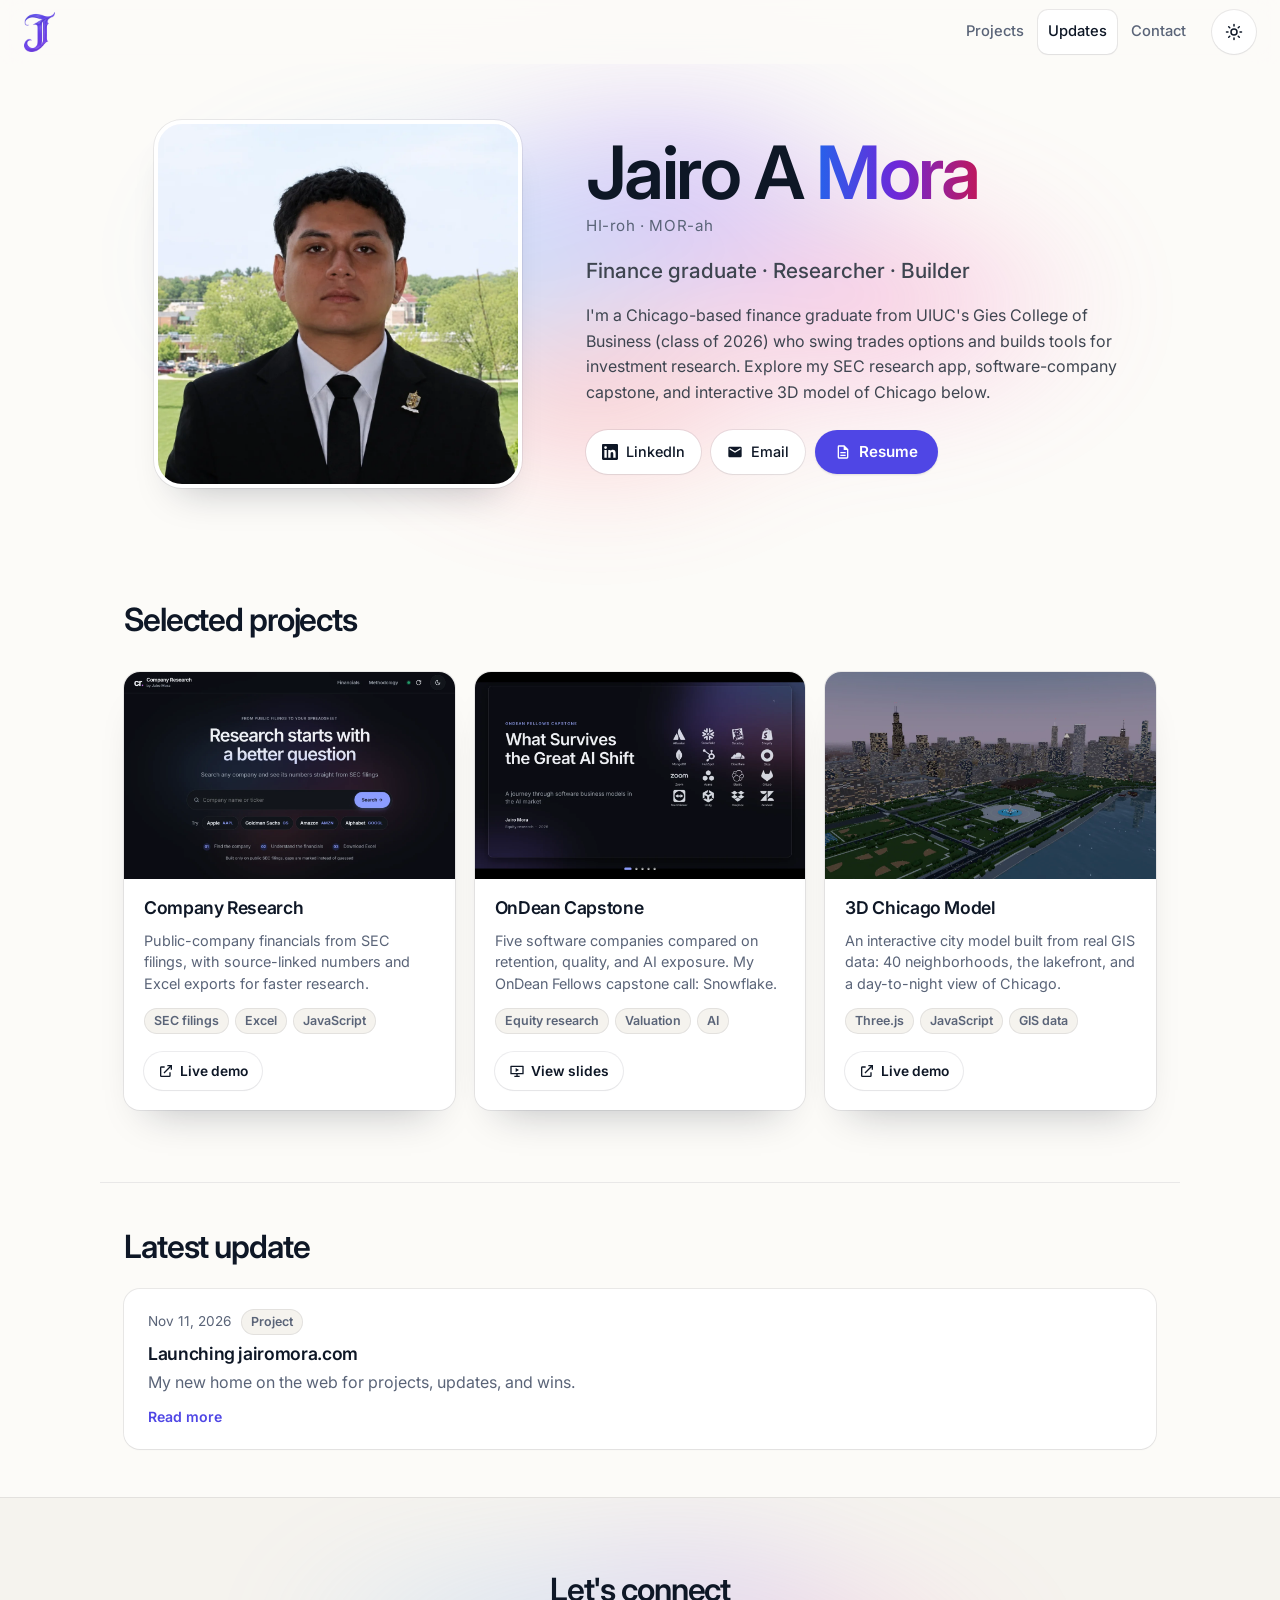
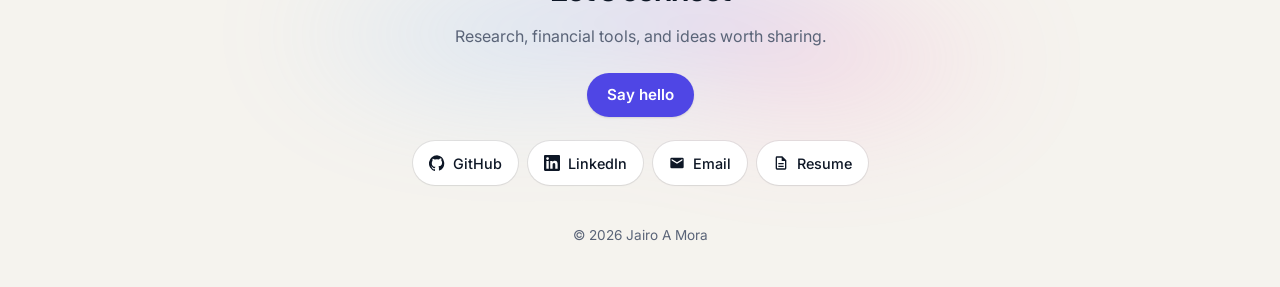
==== index.html @ fc93b8d3 "Use Codex's indigo-violet J logo, favicons and Apple icon (#149) Co-Authored-By: Claude Opus 5.5 <no" ====
<!doctype html>
<html lang="en">
<head>
  <meta charset="utf-8" />
  <meta name="viewport" content="width=device-width, initial-scale=1" />
  <title>Jairo Mora – Finance graduate, Researcher, Builder</title>
  <meta name="description" content="Jairo Mora – UIUC Gies finance graduate (2026) in Chicago. Options swing trader and builder of research tools, including a 3D model of Chicago." />
  <meta name="author" content="Jairo A Mora" />
  <link rel="canonical" href="https://jairomora.com/" />

  <!-- Link previews (iMessage, LinkedIn, X, Slack...) -->
  <meta property="og:type" content="profile" />
  <meta property="og:site_name" content="Jairo Mora" />
  <meta property="og:url" content="https://jairomora.com/" />
  <meta property="og:title" content="Jairo Mora – Finance graduate, Researcher, Builder" />
  <meta property="og:description" content="UIUC Gies finance graduate (2026) in Chicago. Options swing trader and builder of research tools, including a 3D model of Chicago." />
  <meta property="og:image" content="https://jairomora.com/images/og-image.jpg?v=202611170839" />
  <meta property="og:image:width" content="1200" />
  <meta property="og:image:height" content="630" />
  <meta property="og:image:alt" content="Jairo A Mora – Finance graduate · Researcher · Builder – jairomora.com" />
  <meta property="profile:first_name" content="Jairo" />
  <meta property="profile:last_name" content="Mora" />
  <meta name="twitter:card" content="summary_large_image" />

  <!-- Tells Google who this page is about (keep in sync with js/data.js profile) -->
  <script type="application/ld+json">
  {
    "@context": "https://schema.org",
    "@graph": [
      {
        "@type": "Person",
        "@id": "https://jairomora.com/#person",
        "name": "Jairo Mora",
        "alternateName": "Jairo A Mora",
        "givenName": "Jairo",
        "familyName": "Mora",
        "url": "https://jairomora.com/",
        "image": "https://jairomora.com/images/headshot.webp",
        "jobTitle": "Finance graduate, Researcher, Builder",
        "description": "Finance graduate from the University of Illinois Urbana-Champaign (Gies College of Business), options swing trader and builder of research tools.",
        "alumniOf": { "@type": "CollegeOrUniversity", "name": "University of Illinois Urbana-Champaign" },
        "address": { "@type": "PostalAddress", "addressLocality": "Chicago", "addressRegion": "IL" },
        "sameAs": [
          "https://www.linkedin.com/in/jairo-mor",
          "https://github.com/Srtjairo"
        ]
      },
      {
        "@type": "ProfilePage",
        "@id": "https://jairomora.com/#page",
        "url": "https://jairomora.com/",
        "name": "Jairo Mora – Finance graduate, Researcher, Builder",
        "mainEntity": { "@id": "https://jairomora.com/#person" }
      },
      {
        "@type": "WebSite",
        "url": "https://jairomora.com/",
        "name": "Jairo Mora"
      }
    ]
  }
  </script>

  <!-- Google search uses a square icon that is a multiple of 48px, so the bigger sizes are listed first -->
  <link rel="icon" href="images/favicon-indigo-192.png?v=202611170839" sizes="192x192" type="image/png" />
  <link rel="icon" href="images/favicon-indigo-96.png?v=202611170839" sizes="96x96" type="image/png" />
  <link rel="icon" href="images/favicon-indigo-48.png?v=202611170839" sizes="48x48" type="image/png" />
  <link rel="icon" href="images/favicon-indigo-32.png?v=202611170839" sizes="32x32" type="image/png" />
  <link rel="icon" href="images/favicon-indigo-16.png?v=202611170839" sizes="16x16" type="image/png" />
  <link rel="apple-touch-icon" href="images/apple-touch-icon-indigo.png?v=202611170839" />

  <!-- Set theme before paint to avoid a flash -->
  <script>
    (function () {
      var t = null;
      try { t = localStorage.getItem("theme"); } catch (e) {}
      if (!t) t = window.matchMedia("(prefers-color-scheme: dark)").matches ? "dark" : "light";
      document.documentElement.setAttribute("data-theme", t);
      document.documentElement.classList.add("js"); // reveal animations only hide content when JS runs
    })();
  </script>

  <link rel="preconnect" href="https://fonts.googleapis.com" />
  <link rel="preconnect" href="https://fonts.gstatic.com" crossorigin />
  <link href="https://fonts.googleapis.com/css2?family=Inter:wght@400;500;600&display=swap" rel="stylesheet" />
  <link rel="stylesheet" href="css/style.css?v=202611170839" />
</head>
<body id="top"><!-- the logo links here: the very top of the page (the sticky menu bar can't be the target, it moves with you) -->
  <a class="skip-link" href="#main">Skip to content</a>

  <header class="nav">
    <div class="container nav__inner">
      <a href="#top" class="nav__brand"><img src="images/logo-j-indigo.png?v=202611170839" alt="Jairo A Mora" width="31" height="40" /></a>
      <nav aria-label="Main">
        <ul class="nav__links">
          <li><a href="#now">Working on</a></li>
          <li><a href="#projects">Projects</a></li>
          <li><a href="#timeline">Updates</a></li>
          <li><a href="#contact">Contact</a></li>
        </ul>
      </nav>
      <button class="theme-toggle" id="themeToggle" aria-label="Dark mode">
        <svg class="icon-sun" viewBox="0 0 24 24" aria-hidden="true"><circle cx="12" cy="12" r="4"/><path d="M12 2v2M12 20v2M4.93 4.93l1.41 1.41M17.66 17.66l1.41 1.41M2 12h2M20 12h2M4.93 19.07l1.41-1.41M17.66 6.34l1.41-1.41"/></svg>
        <svg class="icon-moon" viewBox="0 0 24 24" aria-hidden="true"><path d="M21 12.79A9 9 0 1 1 11.21 3 7 7 0 0 0 21 12.79z"/></svg>
      </button>
    </div>
    <div class="scroll-progress" aria-hidden="true"></div>
  </header>

  <main id="main">
    <!-- HERO -->
    <section class="hero container">
      <div class="glow" aria-hidden="true"></div>
      <!-- Name, tagline and bio are also written here so search engines see them without running JS; js/data.js still controls what shows -->
      <img class="hero__photo" id="headshot" fetchpriority="high" src="images/headshot.webp?v=202611170839" alt="Headshot of Jairo A Mora" width="368" height="368" />
      <div class="hero__text">
        <h1 class="hero__name">Jairo A <span class="gradient-word">Mora</span></h1>
        <p class="hero__say" id="pronounce"><span class="sr-only">Pronounced HI-roh MOR-ah</span><span aria-hidden="true">HI-roh · MOR-ah</span></p>
        <p class="hero__tagline" id="tagline">Finance graduate · Researcher · Builder</p>
        <p class="hero__bio" id="bio">I'm a Chicago-based finance graduate from UIUC's Gies College of Business (class of 2026) who swing trades options and builds tools for investment research. Explore my SEC research app, software-company capstone, and interactive 3D model of Chicago below.</p>
        <div class="socials" id="heroSocials"></div>
      </div>
    </section>

    <!-- NOW -->
    <section class="section container reveal" id="now">
      <div class="section__head">
        <h2>Currently working on</h2>
      </div>
      <div class="now-grid" id="nowGrid"></div>
    </section>

    <!-- PROJECTS -->
    <section class="section container reveal" id="projects">
      <div class="section__head">
        <h2>Selected projects</h2>
      </div>
      <ul class="project-list" id="projectList"></ul>
    </section>

    <!-- TIMELINE (updates / blog) -->
    <section class="section container reveal" id="timeline">
      <div class="section__head">
        <h2 id="updatesHeading">Latest update</h2>
      </div>
      <div class="filters" id="postFilters" role="toolbar" aria-label="Filter updates"></div>
      <ol class="timeline" id="postList"></ol>
      <button class="btn btn--ghost" id="showMore" hidden>Show more</button>
    </section>
  </main>

  <!-- CONTACT -->
  <footer class="footer" id="contact">
    <div class="container footer__inner reveal">
      <h2>Let's connect</h2>
      <p class="footer__intro">Research, financial tools, and ideas worth sharing.</p>
      <!-- email_off tells Cloudflare not to scramble this address, so Say hello works even without JavaScript -->
      <!--email_off--><a class="btn btn--primary" id="emailBtn" href="mailto:inbox@jairomora.com">Say hello</a><!--/email_off-->
      <div class="socials socials--center" id="footerSocials"></div>
      <p class="footer__copy">© <span id="year"></span> <span data-name>Jairo A Mora</span></p>
    </div>
  </footer>

  <script src="js/data.js?v=202611170839"></script>
  <script src="js/main.js?v=202611170839"></script>
</body>
</html>
---- css/style.css ----
/* ============ Design tokens: direction A "Warm glow" ============ */
:root {
  /* surfaces */
  --bg: #fcfbf8;            /* warm off-white */
  --bg-soft: #f5f3ee;
  --surface: #ffffff;
  /* text: navy-black + slate */
  --text: #0e1726;
  --text-muted: #5a6478;    /* 5.75:1 on --bg (AA) */
  --text-on-glow: color-mix(in srgb, var(--text) 80%, var(--bg)); /* muted text that sits on the hero glow */
  /* lines & accent */
  --border: rgba(14, 23, 38, .08);   /* hairline */
  --border-strong: rgba(14, 23, 38, .14);
  --accent: #4f46e5;        /* indigo */
  --accent-soft: #eef0ff;
  --on-accent: #ffffff;     /* text on accent fills: 6.3:1 */
  /* the glow (hero, footer, gradient words) */
  --glow-1: #6aa8ff;        /* sky */
  --glow-2: #8b5cf6;        /* violet */
  --glow-3: #f472b6;        /* pink */
  --glow-4: #fb7185;        /* coral */
  /* gradient words: deeper stops in light mode so large text keeps >= 3:1 on --bg */
  --gradient-text: linear-gradient(90deg, #2563eb, #6d28d9 50%, #be185d); /* >= 3:1 even over the glow */
  --glow-opacity: .4125;
  /* shapes */
  --radius: 16px;
  --radius-lg: 28px;
  --radius-sm: 10px;
  --shadow: 0 0 0 1px var(--border), 0 1px 2px rgba(14, 23, 38, .04);
  --shadow-float: 0 0 0 1px var(--border), 0 24px 40px -24px rgba(14, 23, 38, .28);
  --shadow-ring-strong: 0 0 0 1px var(--border-strong);
  /* type */
  --weight-heading: 600;
  --tracking-tight: -0.035em;
  /* motion */
  --ease-out: cubic-bezier(.22, 1, .36, 1);
  --dur-fast: 150ms;        /* hovers */
  --dur: 250ms;             /* buttons, cards */
  --dur-reveal: 700ms;      /* scroll fade-ups (glow fade-in: 1000ms) */
  --max: 1080px;
  --nav-h: 64px;
  color-scheme: light;
}

:root[data-theme="dark"] {
  --bg: #0b0d12;
  --bg-soft: #10131a;
  --surface: #12151c;
  --text: #eef0f3;
  --text-muted: #9aa3b0;
  --border: rgba(255, 255, 255, .08);
  --border-strong: rgba(255, 255, 255, .14);
  --accent: #8b9dff;
  --accent-soft: #1c2140;
  --on-accent: #0b0d12;     /* dark text on light indigo: 7.7:1 (white was 2.5:1) */
  --shadow: 0 0 0 1px var(--border);
  --shadow-float: 0 0 0 1px var(--border), 0 24px 40px -24px rgba(0, 0, 0, .6);
  --shadow-ring-strong: 0 0 0 1px var(--border-strong);
  /* glow colours stay; rendered at lower opacity in dark mode */
  --gradient-text: linear-gradient(90deg, var(--glow-1), var(--glow-2) 45%, var(--glow-3));
  --glow-opacity: .24;
  color-scheme: dark;
}

/* ============ Base ============ */
*, *::before, *::after { box-sizing: border-box; }
html { scroll-behavior: smooth; scroll-padding-top: calc(var(--nav-h) + 16px); }
body {
  margin: 0;
  font-family: "Inter", system-ui, -apple-system, "Segoe UI", Roboto, sans-serif;
  background: var(--bg);
  color: var(--text);
  line-height: 1.6;
  -webkit-font-smoothing: antialiased;
  transition: background .25s ease, color .25s ease;
}
main { overflow-x: clip; } /* the hero glow reaches past the screen edge; never allow sideways scroll */
img { max-width: 100%; display: block; }
[hidden] { display: none !important; } /* our display rules (.btn, .filters...) would otherwise beat the browser's [hidden] */
a { color: var(--accent); text-decoration: none; }
a:hover { text-decoration: underline; }
h1, h2, h3 { line-height: 1.2; margin: 0; font-weight: var(--weight-heading); letter-spacing: var(--tracking-tight); }
h2 { font-size: clamp(1.6rem, 3vw, 2rem); line-height: 1.25; text-wrap: balance; }
h3 { font-size: 1.1rem; letter-spacing: -0.02em; }
/* Two-tone heading: statement + muted continuation */
.h-muted { color: var(--text-muted); }
:focus-visible { outline: 2px solid var(--accent); outline-offset: 3px; }

.container { width: 100%; max-width: var(--max); margin: 0 auto; padding: 0 16px; }
@media (min-width: 640px) { .container { padding: 0 24px; } }

.skip-link { position: absolute; left: -999px; top: 8px; background: var(--accent); color: var(--on-accent); padding: 8px 12px; border-radius: var(--radius-sm); z-index: 100; }
.skip-link:focus { left: 8px; }

/* ============ Nav ============ */
.nav {
  position: sticky; top: 0; z-index: 50;
  height: var(--nav-h);
  background: color-mix(in srgb, var(--bg) 82%, transparent);
  backdrop-filter: saturate(180%) blur(12px);
  -webkit-backdrop-filter: saturate(180%) blur(12px);
  border-bottom: 1px solid transparent;
  transition: border-color .2s ease;
}
.nav.is-scrolled { border-bottom-color: var(--border); }
.nav__inner { display: flex; align-items: center; height: 100%; gap: 16px; }
.nav__inner.container { max-width: none; } /* full-width bar: logo sits in the top-left corner, menu and theme button on the right */
.nav__brand { font-weight: 600; color: var(--text); letter-spacing: -0.02em; margin-right: auto; white-space: nowrap; display: inline-flex; align-items: center; min-height: 44px; }
.nav__brand:hover { text-decoration: none; }
/* Gold J logo (same art as the tab icon); 120px-tall file shown at 40px so it stays sharp */
.nav__brand img { display: block; height: 40px; width: auto; transition: transform var(--dur) var(--ease-out); }
.nav__brand:hover img { transform: scale(1.06); }
.nav__links { display: flex; gap: 4px; list-style: none; margin: 0; padding: 0; }
.nav__links a { display: inline-flex; align-items: center; min-height: 44px; color: var(--text-muted); font-size: .92rem; font-weight: 500; padding: 6px 10px; border-radius: var(--radius-sm); transition: color var(--dur-fast) var(--ease-out), background var(--dur-fast) var(--ease-out); }
.nav__links a:hover { color: var(--text); background: color-mix(in srgb, var(--text) 7%, transparent); text-decoration: none; }
.nav__links a.is-active { color: var(--text); background: var(--surface); box-shadow: var(--shadow); }
@media (max-width: 560px) {
  .nav__links { gap: 0; }
  .nav__links a { padding: 6px 7px; font-size: .85rem; white-space: nowrap; }
  .nav__brand img { height: 32px; }
}
/* Small phones with all four menu links showing: no room for the logo too */
@media (max-width: 389px) {
  .nav__inner:not(:has(.nav__links li[hidden])) .nav__brand { display: none; }
  .nav__inner:not(:has(.nav__links li[hidden])) nav { margin-right: auto; }
}
@media (max-width: 374px) {
  .nav__brand { display: none; } /* too narrow for logo + links */
  .nav__inner nav { margin-right: auto; }
  .nav__inner { gap: 4px; }
  .nav__links a { padding: 6px 2px; font-size: .8rem; }
}

.theme-toggle, .icon-btn {
  display: inline-grid; place-items: center;
  width: 44px; height: 44px; flex: none;
  border-radius: 999px; border: 0; box-shadow: var(--shadow);
  background: var(--surface); color: var(--text); cursor: pointer;
  transition: background var(--dur) var(--ease-out), transform var(--dur) var(--ease-out), box-shadow var(--dur) var(--ease-out);
}
.theme-toggle:hover, .icon-btn:hover:not(:disabled) { background: var(--bg-soft); box-shadow: var(--shadow-ring-strong); transform: translateY(-1px); }
.theme-toggle:active, .icon-btn:active:not(:disabled) { transform: translateY(0) scale(.96); transition-duration: var(--dur-fast); }
.icon-btn:disabled { opacity: .4; cursor: default; }
.theme-toggle svg, .icon-btn svg { width: 18px; height: 18px; fill: none; stroke: currentColor; stroke-width: 2; stroke-linecap: round; stroke-linejoin: round; }
.icon-moon { display: none; }
:root[data-theme="dark"] .icon-sun { display: none; }
:root[data-theme="dark"] .icon-moon { display: block; }

/* ============ Hero ============ */
/* Centered hero: photo, then name / tagline / bio / links, with the glow behind */
.hero {
  position: relative; isolation: isolate;
  display: flex; flex-direction: column; align-items: center; justify-content: center;
  gap: 28px; text-align: center;
  padding-top: 56px; padding-bottom: 56px; /* no min-height: the next section starts right after the hero content */
}
.hero__photo {
  width: 184px; height: 184px; flex: none;
  border-radius: var(--radius-lg); object-fit: cover;
  border: 4px solid var(--surface);
  box-shadow: var(--shadow-float);
  background: var(--bg-soft);
}
.hero__name { font-size: clamp(2.6rem, 8vw, 4.6rem); line-height: 1.05; }
/* Pronunciation under the name: a quiet caption, not a second tagline */
/* Tucked up under the name (the h1's line box already leaves room below the letters) so it groups with the name,
   with the larger gap before the tagline */
.hero__say { margin: 5px 0 0; font-size: 0.95rem; line-height: 1.3; letter-spacing: 0.04em; color: var(--text-muted); }
.hero__say[hidden] { display: none; }
.hero__say + .hero__tagline { margin-top: 18px; }
.hero__tagline { margin: 14px 0 0; font-size: clamp(1.05rem, 2.2vw, 1.3rem); color: var(--text-on-glow); font-weight: 500; }
.hero__bio { margin: 16px auto 0; max-width: 54ch; color: var(--text-on-glow); text-wrap: pretty; }
.hero .socials { justify-content: center; }
/* Computer/tablet: photo on the left (about 2x the old 184px), text beside it, left-aligned */
@media (min-width: 721px) {
  .hero { flex-direction: row; text-align: left; gap: clamp(32px, 5vw, 64px); }
  .hero__photo { width: clamp(260px, 34vw, 368px); height: clamp(260px, 34vw, 368px); }
  .hero__text { min-width: 0; }
  .hero__bio { margin-left: 0; }
  .hero .socials { justify-content: flex-start; }
}
@media (max-width: 720px) {
  .hero { gap: 22px; padding-top: 40px; padding-bottom: 40px; }
  .hero__photo { width: 200px; height: 200px; }
}

/* 404 page: no photo, so keep the text centred at every width */
.hero.hero--center { flex-direction: column; text-align: center; min-height: 100vh; min-height: 100svh; padding-top: 0; padding-bottom: 0; }
.hero--center .hero__bio { margin-left: auto; margin-right: auto; }
.hero--center .btn { margin-top: 28px; animation-fill-mode: backwards; } /* "both" would pin transform and kill the hover lift */

/* Gradient word (one per heading at most) */
.gradient-word {
  background: var(--gradient-text);
  -webkit-background-clip: text; background-clip: text;
  color: transparent; -webkit-text-fill-color: transparent;
  padding-bottom: .06em; /* keep descenders inside the clip */
}

/* The glow: blurred radial gradients on their own layer */
.glow {
  position: absolute; z-index: -1; pointer-events: none;
  left: 50%; top: 4%; width: min(1100px, 130vw); height: 88%;
  translate: -50% 0;
  background:
    radial-gradient(38% 46% at 32% 42%, var(--glow-1), transparent 70%),
    radial-gradient(34% 44% at 52% 28%, var(--glow-2), transparent 70%),
    radial-gradient(34% 44% at 70% 52%, var(--glow-3), transparent 70%),
    radial-gradient(30% 40% at 46% 72%, var(--glow-4), transparent 70%);
  filter: blur(56px);
  opacity: 0;
  animation: glow-in 1000ms var(--ease-out) 600ms forwards, glow-drift 22s ease-in-out 1600ms infinite alternate;
}
@keyframes glow-in { to { opacity: var(--glow-opacity); } }
@keyframes glow-drift {
  0%   { transform: translate(0, 0) scale(1) rotate(0deg); }
  50%  { transform: translate(3%, -2%) scale(1.06) rotate(4deg); }
  100% { transform: translate(-3%, 2%) scale(.97) rotate(-3deg); }
}

/* Load sequence: photo, name, pronunciation, tagline, bio, links rise in turn; the glow follows
   (one delay per .hero__text child: add a line here if the hero gains another) */
@keyframes rise { from { opacity: 0; transform: translateY(14px); } to { opacity: 1; transform: none; } }
.hero__photo, .hero__text > * { animation: rise var(--dur-reveal) var(--ease-out) both; }
.hero__text > :nth-child(1) { animation-delay: 80ms; }
.hero__text > :nth-child(2) { animation-delay: 160ms; }
.hero__text > :nth-child(3) { animation-delay: 240ms; }
.hero__text > :nth-child(4) { animation-delay: 320ms; }
.hero__text > :nth-child(5) { animation-delay: 400ms; }

@media (prefers-reduced-motion: reduce) {
  .hero__photo, .hero__text > * { animation: none; }
  .glow { animation: none; opacity: var(--glow-opacity); }
}

.socials { display: flex; gap: 10px; margin-top: 24px; flex-wrap: wrap; }
.socials--center { justify-content: center; }
.social {
  display: inline-flex; align-items: center; gap: 8px;
  min-height: 44px; padding: 8px 16px; border-radius: 999px;
  border: 0; box-shadow: var(--shadow); background: var(--surface);
  color: var(--text); font-size: .9rem; font-weight: 500;
  transition: box-shadow var(--dur) var(--ease-out), transform var(--dur) var(--ease-out);
}
.social:hover { text-decoration: none; box-shadow: var(--shadow-ring-strong), 0 10px 20px -12px rgba(14, 23, 38, .25); transform: translateY(-1px); }
.social:active { transform: translateY(0) scale(.97); transition-duration: var(--dur-fast); }
.social svg { width: 16px; height: 16px; fill: currentColor; }
.socials .btn { min-height: 44px; } /* the hero resume button lines up with the pills */

/* ============ Sections ============ */
.section { padding-top: 72px; padding-bottom: 72px; }
.section + .section { border-top: 1px solid var(--border); }
.hero + .section { padding-top: 56px; } /* sits right under the hero: less empty space */
.hero + .section[hidden] + .section { padding-top: 56px; } /* same when "Currently working on" is hidden */
@media (max-width: 720px) { .hero + .section, .hero + .section[hidden] + .section { padding-top: 40px; } }
.hero + .section[hidden] + .section { border-top: 0; } /* "Currently working on" hidden: no divider straight under the hero */
.section__head { margin-bottom: 32px; }

/* Reveal on scroll */
/* Children of a .reveal block rise in turn (heading, then content). Only hidden when JS runs. */
.js .reveal > * {
  opacity: 0; transform: translateY(18px);
  transition: opacity var(--dur-reveal) var(--ease-out), transform var(--dur-reveal) var(--ease-out);
}
.js .reveal.is-visible > * { opacity: 1; transform: none; }
.js .reveal > :nth-child(2):not(.btn) { transition-delay: 90ms; }
.js .reveal > :nth-child(3):not(.btn) { transition-delay: 180ms; }
.js .reveal > :nth-child(n+4):not(.btn) { transition-delay: 270ms; }
/* Buttons directly in a reveal block ("Say hello", "Show more") rise with a one-shot animation instead,
   so the reveal's transform/transition never override their own hover lift and press. */
.js .reveal > .btn { transition: transform var(--dur) var(--ease-out), background var(--dur) var(--ease-out), box-shadow var(--dur) var(--ease-out); }
.js .reveal.is-visible > .btn { transform: none; animation: rise var(--dur-reveal) var(--ease-out) 180ms backwards; }
.js .reveal.is-visible > .btn:hover { transform: translateY(-1px); }
.js .reveal.is-visible > .btn:active { transform: translateY(0) scale(.97); transition-duration: var(--dur-fast); }
/* Now cards: one-shot animation (fill "backwards") so it never fights the hover transitions afterwards */
.js .reveal .now-grid > * { opacity: 0; }
.js .reveal.is-visible .now-grid > * { opacity: 1; animation: rise var(--dur-reveal) var(--ease-out) backwards; }
.js .reveal.is-visible .now-grid > :nth-child(1) { animation-delay: 120ms; }
.js .reveal.is-visible .now-grid > :nth-child(2) { animation-delay: 200ms; }
.js .reveal.is-visible .now-grid > :nth-child(n+3) { animation-delay: 280ms; }

/* Scroll progress: a hairline gradient under the nav that fills as you scroll */
.scroll-progress {
  position: absolute; left: 0; right: 0; bottom: -1px; height: 2px;
  background: var(--gradient-text);
  transform: scaleX(0); transform-origin: 0 50%;
  pointer-events: none;
}
@keyframes progress { to { transform: scaleX(1); } }
@supports (animation-timeline: scroll()) {
  .scroll-progress { animation: progress linear both; animation-timeline: scroll(root block); }
}
@media (prefers-reduced-motion: reduce) {
  html { scroll-behavior: auto; }
  .js .reveal > *, .js .reveal .now-grid > *,
  .js .reveal.is-visible .now-grid > *, .js .reveal.is-visible > .btn { opacity: 1; transform: none; transition: none; animation: none; }
  * { transition-duration: 0s !important; }
}

/* ============ Now cards ============ */
.now-grid { display: grid; gap: 16px; grid-template-columns: repeat(auto-fit, minmax(260px, 1fr)); } /* auto-fit: 1, 2 or 3 cards always fill the row, so a single card doesn't sit alone */
.card {
  position: relative; isolation: isolate;
  background: var(--surface); border: 0; /* the hairline comes from --shadow's 1px ring */
  border-radius: var(--radius); padding: 24px; box-shadow: var(--shadow);
  transition: transform var(--dur) var(--ease-out), opacity var(--dur) var(--ease-out), box-shadow var(--dur) var(--ease-out);
}
a.card { display: block; color: inherit; text-decoration: none; }

/* Hover (mouse/trackpad only): the card lifts, its siblings step back */
@media (hover: hover) {
  .now-card:hover, .post__card:hover, .project:hover { transform: translateY(-2px); box-shadow: var(--shadow-float); }
  .now-grid:has(> .card:hover) > .card:not(:hover),
  .project-list:has(.project:hover) .project:not(:hover),
  .timeline:has(.post__card:hover) .post__card:not(:hover) { opacity: .6; }
}
/* Keyboard: siblings step back and the whole focused card gets a ring */
.now-grid:has(> .card:focus-visible) > .card:not(:focus-visible),
.project-list:has(.project :focus-visible) .project:not(:has(:focus-visible)),
.timeline:has(.post__toggle:focus-visible) .post__card:not(:has(.post__toggle:focus-visible)) { opacity: .6; }
.post__card:has(.post__toggle:focus-visible),
.project:has(.project__main:focus-visible) { outline: 2px solid var(--accent); outline-offset: 3px; }

/* Dark-mode cursor spotlight (JS adds .spotlight only for fine pointers without reduced motion) */
:root[data-theme="dark"].spotlight .card::before {
  content: ""; position: absolute; inset: 0; z-index: -1; pointer-events: none;
  border-radius: inherit;
  background: radial-gradient(360px circle at var(--x, 50%) var(--y, 50%), rgba(139, 157, 255, .12), transparent 65%);
  opacity: 0; transition: opacity var(--dur) var(--ease-out);
}
:root[data-theme="dark"].spotlight .card:hover::before { opacity: 1; }
/* Compact: title and status share the top row, tighter padding, content starts at the top */
.now-grid > .now-card { padding: 16px 18px; display: flex; flex-direction: column; justify-content: flex-start; }
.now-card__head { display: flex; align-items: center; justify-content: space-between; gap: 10px; }
.now-card__head .pill { flex-shrink: 0; }
.now-card h3 { margin: 0; font-size: 1.05rem; }
.now-card p { margin: 6px 0 0; color: var(--text-muted); font-size: .9rem; line-height: 1.5; }
/* Text for screen readers only (visually hidden) */
.sr-only { position: absolute; width: 1px; height: 1px; padding: 0; margin: -1px; overflow: hidden; clip: rect(0 0 0 0); white-space: nowrap; border: 0; }
.now-card__open { display: block; margin-top: auto; padding-top: 10px; font-size: .85rem; font-weight: 600; color: var(--accent); }

.pill {
  display: inline-flex; align-items: center; gap: 6px;
  padding: 3px 10px; border-radius: 999px;
  font-size: .78rem; font-weight: 600;
  background: var(--accent-soft); color: var(--accent);
}
.pill--status::before { content: ""; width: 7px; height: 7px; border-radius: 50%; background: currentColor; }
.pill--muted { background: var(--bg-soft); color: var(--text-muted); box-shadow: inset 0 0 0 1px var(--border); }

/* ============ Timeline ============ */
.filters { display: flex; gap: 10px 8px; flex-wrap: wrap; margin-bottom: 24px; }
.chip {
  padding: 6px 14px; border-radius: 999px; cursor: pointer;
  border: 0; box-shadow: var(--shadow); background: var(--surface); color: var(--text-muted);
  transition: color var(--dur-fast) var(--ease-out), background var(--dur-fast) var(--ease-out), box-shadow var(--dur-fast) var(--ease-out), transform var(--dur-fast) var(--ease-out);
  font: inherit; font-size: .88rem; font-weight: 500;
  position: relative;
}
.chip::after { content: ""; position: absolute; left: 0; right: 0; top: -5px; bottom: -5px; } /* 45px tap area, same look */
.chip:hover { color: var(--text); box-shadow: var(--shadow-ring-strong); }
.chip:active { transform: scale(.96); }
.chip[aria-pressed="true"] { background: var(--text); color: var(--bg); box-shadow: none; }

.timeline { list-style: none; margin: 0; padding: 0; position: relative; }
.timeline::before { content: ""; position: absolute; left: 7px; top: 8px; bottom: 8px; width: 2px; background: var(--border); }
.post { position: relative; padding-left: 36px; margin-bottom: 16px; }
.post::before {
  content: ""; position: absolute; left: 0; top: 26px;
  width: 16px; height: 16px; border-radius: 50%;
  background: var(--bg); border: 3px solid var(--accent);
}
.post__card { padding: 20px 24px; }
.post__meta { display: flex; align-items: center; gap: 10px; flex-wrap: wrap; font-size: .85rem; color: var(--text-muted); }
.post__title { margin-top: 8px; }
.post__toggle {
  all: unset; cursor: pointer; display: block; width: 100%;
}
/* The button sits inside the h3; this layer stretches it over the whole card so any click toggles */
.post__toggle::after { content: ""; position: absolute; inset: 0; border-radius: inherit; }
.post__toggle:focus-visible { outline: none; } /* the ring is drawn on the whole .post__card */
.post__card:has(.post__toggle:hover) .post__title { color: var(--accent); }
.post__summary { margin: 6px 0 0; color: var(--text-muted); }
.post__body { position: relative; z-index: 1; margin-top: 12px; color: var(--text); } /* above the click layer: text stays selectable */
.post__body p { margin: 0 0 12px; }
.post__body p:last-child { margin-bottom: 0; }
.post__more { margin-top: 10px; font-size: .88rem; font-weight: 600; color: var(--accent); }
.empty { color: var(--text-muted); padding: 16px 0; }

.btn {
  display: inline-flex; align-items: center; justify-content: center; gap: 8px;
  padding: 10px 20px; border-radius: 999px; cursor: pointer;
  font: inherit; font-weight: 600; font-size: .95rem;
  border: 0;
  transition: transform var(--dur) var(--ease-out), background var(--dur) var(--ease-out), box-shadow var(--dur) var(--ease-out);
}
.btn:hover { text-decoration: none; transform: translateY(-1px); }
.btn:active { transform: translateY(0) scale(.97); transition-duration: var(--dur-fast); }
.btn svg { width: 16px; height: 16px; fill: currentColor; }
.btn--primary { background: var(--accent); color: var(--on-accent); box-shadow: 0 1px 2px rgba(14, 23, 38, .12); }
.btn--primary:hover { box-shadow: 0 12px 24px -10px color-mix(in srgb, var(--accent) 70%, transparent); }
.btn--ghost { background: var(--surface); color: var(--text); box-shadow: var(--shadow); }
#showMore { margin: 8px 0 0 36px; } /* lines up with the timeline cards */
.btn--ghost:hover { box-shadow: var(--shadow-ring-strong), 0 10px 20px -12px rgba(14, 23, 38, .25); }

/* ============ Projects (all shown, stacked) ============ */
/* Desktop: three compact cards side by side. Tablet: one per row, picture on the left. Phone: stacked. */
.project-list { list-style: none; margin: 0; padding: 0; display: grid; gap: 20px; grid-template-columns: repeat(3, minmax(0, 1fr)); }
.project {
  display: flex; flex-direction: column; overflow: hidden; padding: 0;
  height: 100%; box-shadow: var(--shadow-float);
}
.project__thumb { position: relative; aspect-ratio: 16 / 10; background: var(--bg-soft); overflow: hidden; flex-shrink: 0; }
.project__thumb img { width: 100%; height: 100%; object-fit: cover; }
/* Hover clip over the still (see wireProjectVideos in main.js): fades in while it plays. */
.project__thumb:has(.project__video) { position: relative; }
.project__video { position: absolute; inset: 0; width: 100%; height: 100%; object-fit: cover; opacity: 0; transition: opacity .3s ease; pointer-events: none; }
.project__thumb.is-playing .project__video { opacity: 1; }
@media (prefers-reduced-motion: reduce) { .project__video { display: none; } }
.project__info { padding: 18px 20px 20px; display: flex; flex-direction: column; gap: 10px; flex: 1; }
.project__info h3 { font-size: 1.1rem; line-height: 1.3; }
/* No line clamp: keep descriptions short in js/data.js (about 150 characters) so cards stay compact */
.project__info p { margin: 0; color: var(--text-muted); font-size: .9rem; line-height: 1.5; }
.project__links .btn { padding: 8px 14px; font-size: .86rem; gap: 6px; }
.tags { display: flex; flex-wrap: wrap; gap: 6px; }
.project__info .tags { margin-top: auto; padding-top: 4px; }
.project__links { display: flex; gap: 8px; flex-wrap: wrap; padding-top: 8px; }
/* Whole card opens the main link; other buttons sit above the stretched area */
.project__main::after { content: ""; position: absolute; inset: 0; z-index: 1; border-radius: var(--radius); } /* not inherit: that would copy the pill button's radius */
.project__main:focus-visible { outline: none; } /* ring is drawn on the whole .project */
/* No transform on the main link: a transformed link becomes the box for its own ::after,
   which would shrink the click area to the button the moment the card is hovered or pressed. */
.project__main:hover, .project__main:active { transform: none; }
.project__links .btn:not(.project__main) { position: relative; z-index: 2; }
.btn--dark { background: var(--text); color: var(--bg); }
/* Card buttons light up only while the card is hovered or keyboard-focused (like the 3D Chicago clip).
   Touch screens have no hover, so there the buttons simply stay lit. */
.project__links .btn { background: var(--text); color: var(--bg); box-shadow: none;
  transition: transform var(--dur) var(--ease-out), background var(--dur) var(--ease-out), color var(--dur) var(--ease-out), box-shadow var(--dur) var(--ease-out); }
/* Lifted shadow on hover (the main button's area is the whole card, so it shows while the card is hovered) */
.project__links .btn:hover { box-shadow: 0 12px 24px -10px rgba(14, 23, 38, .45); }
@media (hover: hover) {
  .project:not(:hover):not(:has(:focus-visible)) .project__links .btn { background: var(--surface); color: var(--text); box-shadow: var(--shadow); }
}
@media (max-width: 900px) {
  .project-list { grid-template-columns: 1fr; gap: 16px; }
  .project { flex-direction: row; }
  .project__thumb { width: 42%; aspect-ratio: auto; min-height: 220px; }
  .project__thumb--deck { background: #0b0d12; }
  .project__thumb--deck img, .project__thumb--deck .project__video { object-fit: contain; }
}
@media (max-width: 560px) {
  .project { flex-direction: column; }
  .project__thumb { width: auto; aspect-ratio: 16 / 10; min-height: 0; }
  .project__info { padding: 16px 18px 18px; }
  .project__links .btn { min-height: 44px; } /* full-size tap target on phones */
}

/* One update is a compact note; a growing archive retains the timeline layout. */
.section--latest { padding-top: 44px; padding-bottom: 48px; }
.section--latest .section__head { margin-bottom: 22px; }
.section--latest .timeline::before, .section--latest .post::before { display: none; }
.section--latest .post { padding-left: 0; margin-bottom: 0; }
.section--latest #showMore { margin-left: 0; }

/* ============ Footer ============ */
.footer { position: relative; isolation: isolate; overflow: hidden; background: var(--bg-soft); border-top: 1px solid var(--border); padding: 72px 0 40px; }
/* Glow echo: a smaller, fainter, still version behind "Let's connect" */
.footer::before {
  content: ""; position: absolute; z-index: -1; pointer-events: none;
  left: 50%; top: 0; width: min(900px, 120vw); height: 70%;
  translate: -50% 0;
  background:
    radial-gradient(40% 50% at 35% 50%, var(--glow-1), transparent 70%),
    radial-gradient(36% 50% at 55% 40%, var(--glow-2), transparent 70%),
    radial-gradient(36% 50% at 70% 60%, var(--glow-3), transparent 70%);
  filter: blur(56px);
  opacity: calc(var(--glow-opacity) * .55);
}
.footer__inner { text-align: center; display: flex; flex-direction: column; align-items: center; }
.footer__intro { max-width: 44ch; margin: 14px 0 0; color: var(--text-muted); text-wrap: balance; }
.footer__inner .btn { margin-top: 24px; }
.footer__copy { margin: 40px 0 0; color: var(--text-muted); font-size: .85rem; }

/* ============ Slide viewer (projects with a deck) ============ */
button.now-card { display: block; width: 100%; font: inherit; color: inherit; text-align: left; cursor: pointer; }
.now-card__title { display: block; font-size: 1.05rem; line-height: 1.2; font-weight: var(--weight-heading); letter-spacing: -0.02em; }
.now-card__desc { display: block; margin-top: 6px; color: var(--text-muted); font-size: .9rem; line-height: 1.5; }
.deck-open { overflow: hidden; } /* no page scroll behind the open viewer */
.deck {
  /* the viewer is always dark, like a screen in a dimmed room, in both themes */
  width: 100vw; height: 100vh; height: 100dvh; max-width: none; max-height: none; margin: 0; padding: 0; border: 0;
  background: #0a0c10; color: #eef0f3;
  display: none; grid-template-rows: auto minmax(0, 1fr) auto; grid-template-columns: minmax(0, 1fr);
  overflow: hidden;
}
.deck[open] { display: grid; animation: deck-in var(--dur) var(--ease-out); }
.deck::backdrop { background: transparent; }
@keyframes deck-in { from { opacity: 0; } }
.deck__bar { display: flex; align-items: center; gap: 12px; padding: 12px 16px; }
.deck__title { margin: 0 auto 0 4px; font-weight: 600; font-size: .95rem; min-width: 0; overflow: hidden; text-overflow: ellipsis; white-space: nowrap; }
.deck__count { font-size: .9rem; color: #9aa3b0; font-variant-numeric: tabular-nums; white-space: nowrap; }
.deck .deck__pdf { margin: 0; padding: 8px 16px; min-height: 44px; }
.deck__stage { display: grid; place-items: center; padding: 0 16px; min-height: 0; min-width: 0; }
.deck__img {
  /* fit the slide inside the space left by the top bar (~68px) and the arrows (~76px) */
  width: min(100%, calc((100vh - 160px) * 16 / 9));
  width: min(100%, calc((100dvh - 160px) * 16 / 9)); height: auto; aspect-ratio: 16 / 9;
  border-radius: var(--radius-sm); box-shadow: 0 24px 60px -20px rgba(0, 0, 0, .7);
  background: #12151c; user-select: none; touch-action: pan-y;
}
.deck__controls { display: flex; justify-content: center; gap: 12px; padding: 12px 16px 20px; }
@media (prefers-reduced-motion: reduce) { .deck[open] { animation: none; } }
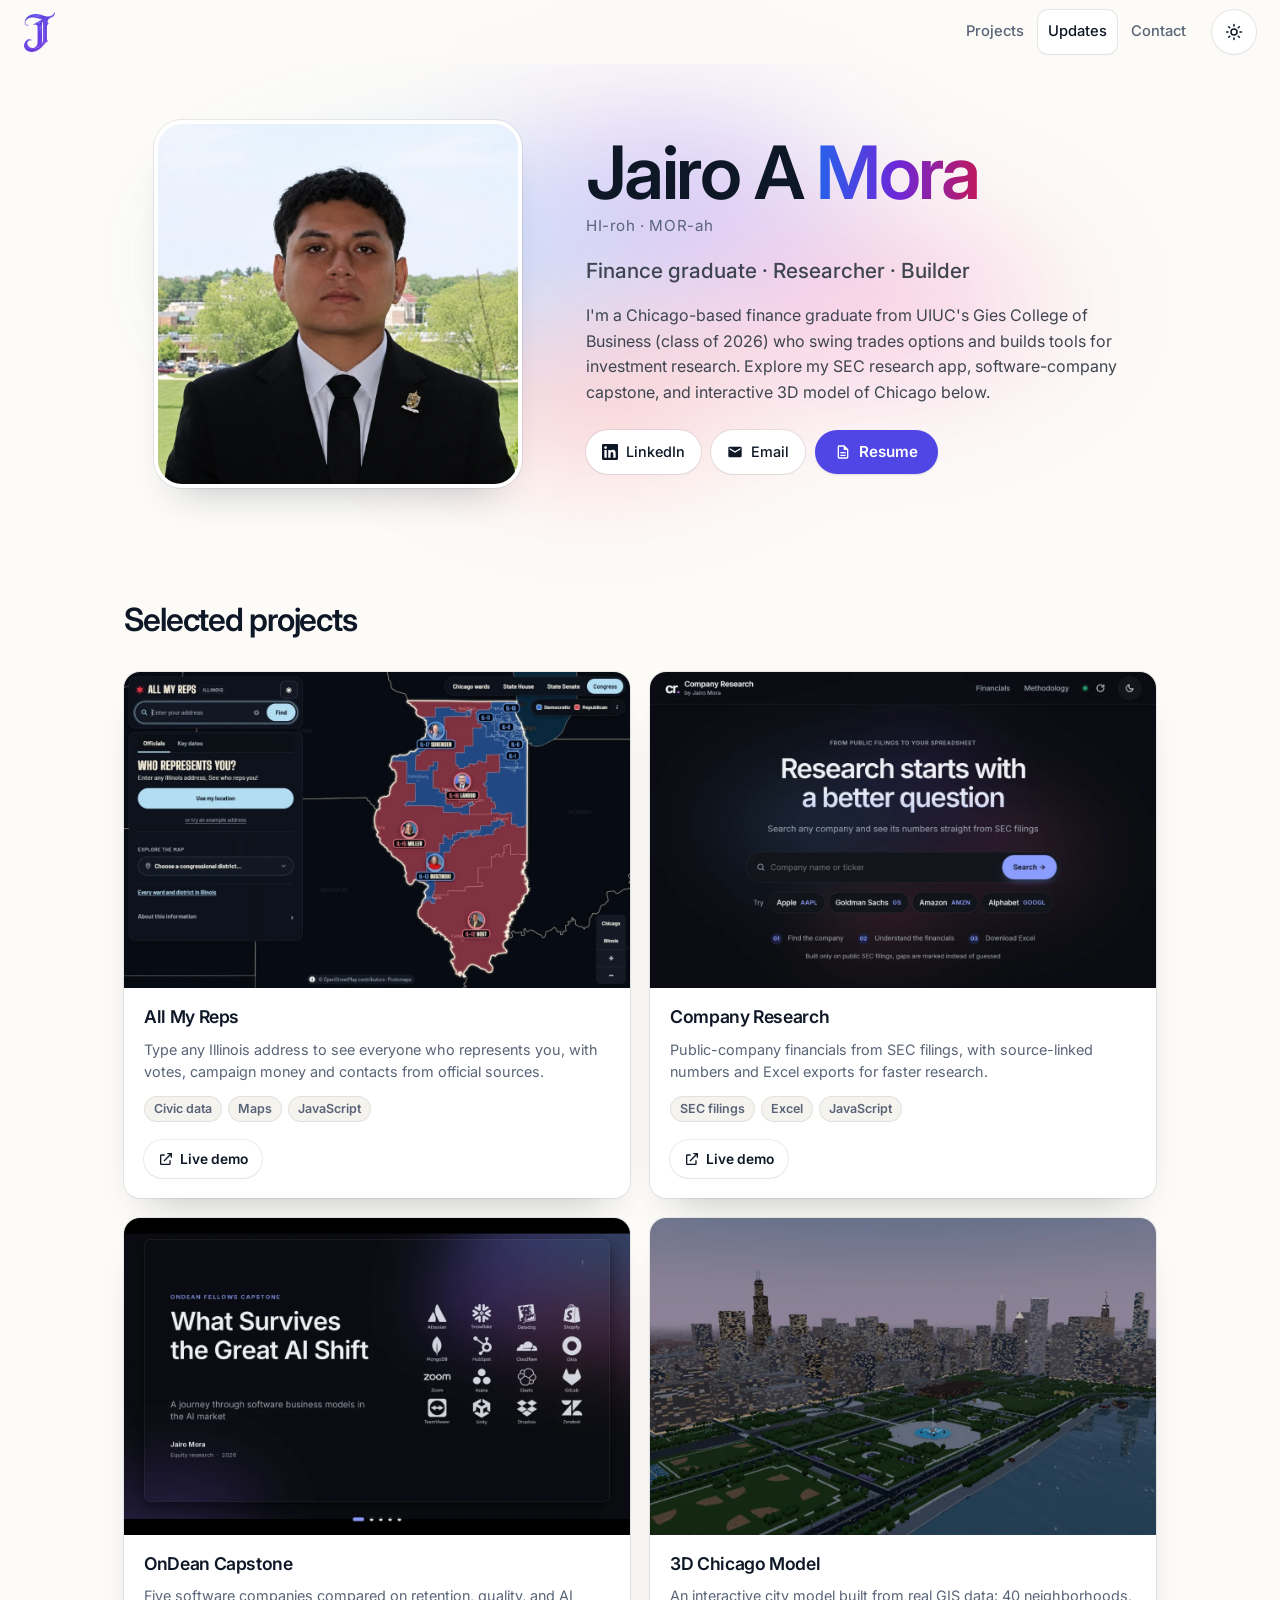
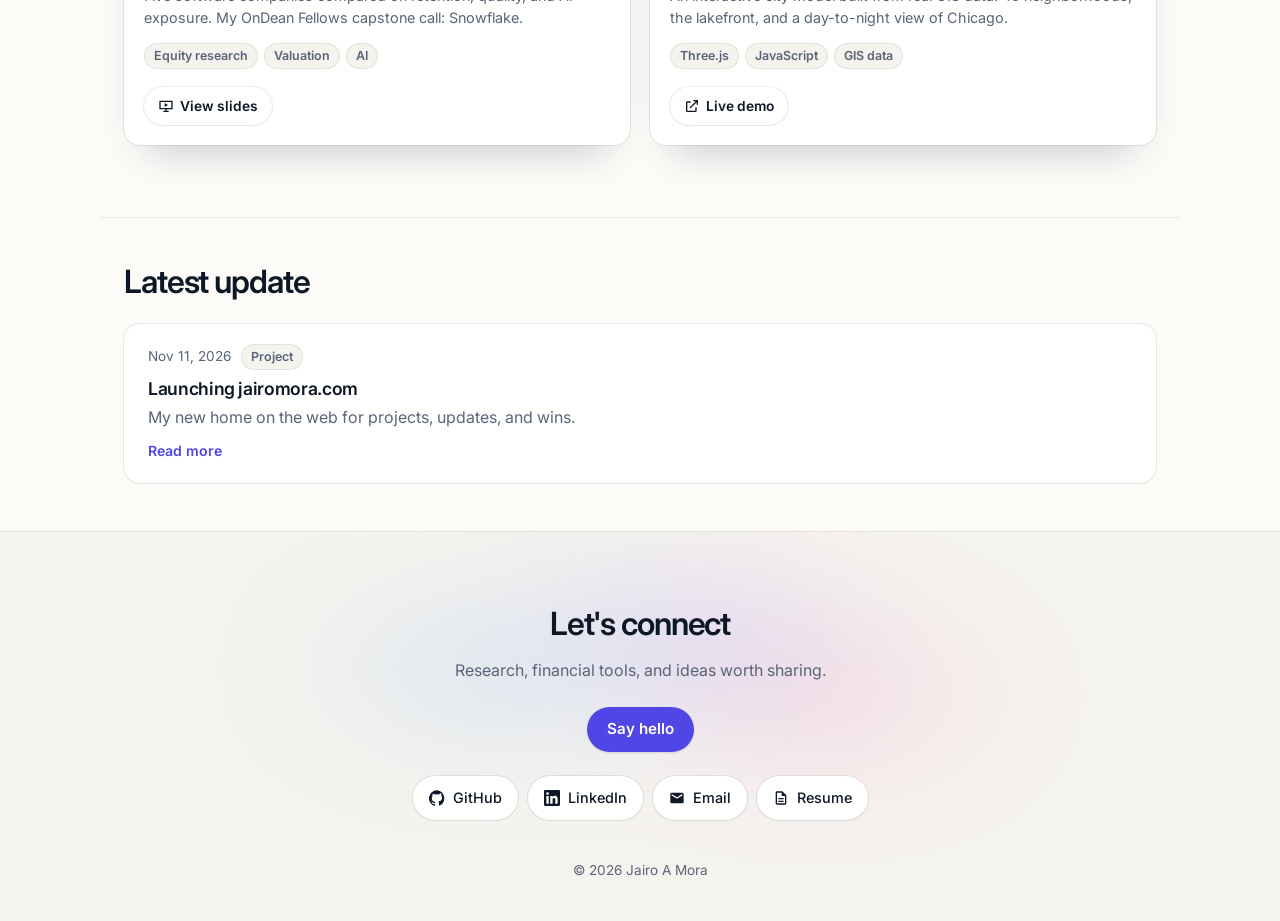
==== commit 96980516: "Bump asset version for release Co-Authored-By: Claude Opus 5.5 <noreply@anthropic.com>" ====
--- a/index.html
+++ b/index.html
@@ -14,7 +14,7 @@
   <meta property="og:url" content="https://jairomora.com/" />
   <meta property="og:title" content="Jairo Mora – Finance graduate, Researcher, Builder" />
   <meta property="og:description" content="UIUC Gies finance graduate (2026) in Chicago. Options swing trader and builder of research tools, including a 3D model of Chicago." />
-  <meta property="og:image" content="https://jairomora.com/images/og-image.jpg?v=202611170839" />
+  <meta property="og:image" content="https://jairomora.com/images/og-image.jpg?v=202611182302" />
   <meta property="og:image:width" content="1200" />
   <meta property="og:image:height" content="630" />
   <meta property="og:image:alt" content="Jairo A Mora – Finance graduate · Researcher · Builder – jairomora.com" />
@@ -62,12 +62,12 @@
   </script>
 
   <!-- Google search uses a square icon that is a multiple of 48px, so the bigger sizes are listed first -->
-  <link rel="icon" href="images/favicon-indigo-192.png?v=202611170839" sizes="192x192" type="image/png" />
-  <link rel="icon" href="images/favicon-indigo-96.png?v=202611170839" sizes="96x96" type="image/png" />
-  <link rel="icon" href="images/favicon-indigo-48.png?v=202611170839" sizes="48x48" type="image/png" />
-  <link rel="icon" href="images/favicon-indigo-32.png?v=202611170839" sizes="32x32" type="image/png" />
-  <link rel="icon" href="images/favicon-indigo-16.png?v=202611170839" sizes="16x16" type="image/png" />
-  <link rel="apple-touch-icon" href="images/apple-touch-icon-indigo.png?v=202611170839" />
+  <link rel="icon" href="images/favicon-indigo-192.png?v=202611182302" sizes="192x192" type="image/png" />
+  <link rel="icon" href="images/favicon-indigo-96.png?v=202611182302" sizes="96x96" type="image/png" />
+  <link rel="icon" href="images/favicon-indigo-48.png?v=202611182302" sizes="48x48" type="image/png" />
+  <link rel="icon" href="images/favicon-indigo-32.png?v=202611182302" sizes="32x32" type="image/png" />
+  <link rel="icon" href="images/favicon-indigo-16.png?v=202611182302" sizes="16x16" type="image/png" />
+  <link rel="apple-touch-icon" href="images/apple-touch-icon-indigo.png?v=202611182302" />
 
   <!-- Set theme before paint to avoid a flash -->
   <script>
@@ -83,14 +83,14 @@
   <link rel="preconnect" href="https://fonts.googleapis.com" />
   <link rel="preconnect" href="https://fonts.gstatic.com" crossorigin />
   <link href="https://fonts.googleapis.com/css2?family=Inter:wght@400;500;600&display=swap" rel="stylesheet" />
-  <link rel="stylesheet" href="css/style.css?v=202611170839" />
+  <link rel="stylesheet" href="css/style.css?v=202611182302" />
 </head>
 <body id="top"><!-- the logo links here: the very top of the page (the sticky menu bar can't be the target, it moves with you) -->
   <a class="skip-link" href="#main">Skip to content</a>
 
   <header class="nav">
     <div class="container nav__inner">
-      <a href="#top" class="nav__brand"><img src="images/logo-j-indigo.png?v=202611170839" alt="Jairo A Mora" width="31" height="40" /></a>
+      <a href="#top" class="nav__brand"><img src="images/logo-j-indigo.png?v=202611182302" alt="Jairo A Mora" width="31" height="40" /></a>
       <nav aria-label="Main">
         <ul class="nav__links">
           <li><a href="#now">Working on</a></li>
@@ -112,7 +112,7 @@
     <section class="hero container">
       <div class="glow" aria-hidden="true"></div>
       <!-- Name, tagline and bio are also written here so search engines see them without running JS; js/data.js still controls what shows -->
-      <img class="hero__photo" id="headshot" fetchpriority="high" src="images/headshot.webp?v=202611170839" alt="Headshot of Jairo A Mora" width="368" height="368" />
+      <img class="hero__photo" id="headshot" fetchpriority="high" src="images/headshot.webp?v=202611182302" alt="Headshot of Jairo A Mora" width="368" height="368" />
       <div class="hero__text">
         <h1 class="hero__name">Jairo A <span class="gradient-word">Mora</span></h1>
         <p class="hero__say" id="pronounce"><span class="sr-only">Pronounced HI-roh MOR-ah</span><span aria-hidden="true">HI-roh · MOR-ah</span></p>
@@ -161,7 +161,7 @@
     </div>
   </footer>
 
-  <script src="js/data.js?v=202611170839"></script>
-  <script src="js/main.js?v=202611170839"></script>
+  <script src="js/data.js?v=202611182302"></script>
+  <script src="js/main.js?v=202611182302"></script>
 </body>
 </html>
--- a/css/style.css
+++ b/css/style.css
@@ -107,7 +107,7 @@
 .nav__inner.container { max-width: none; } /* full-width bar: logo sits in the top-left corner, menu and theme button on the right */
 .nav__brand { font-weight: 600; color: var(--text); letter-spacing: -0.02em; margin-right: auto; white-space: nowrap; display: inline-flex; align-items: center; min-height: 44px; }
 .nav__brand:hover { text-decoration: none; }
-/* Gold J logo (same art as the tab icon); 120px-tall file shown at 40px so it stays sharp */
+/* Indigo-violet J logo (same art as the tab icon; the gold originals stay in images/ for comparison); 120px-tall file shown at 40px so it stays sharp */
 .nav__brand img { display: block; height: 40px; width: auto; transition: transform var(--dur) var(--ease-out); }
 .nav__brand:hover img { transform: scale(1.06); }
 .nav__links { display: flex; gap: 4px; list-style: none; margin: 0; padding: 0; }
@@ -404,8 +404,8 @@
 .btn--ghost:hover { box-shadow: var(--shadow-ring-strong), 0 10px 20px -12px rgba(14, 23, 38, .25); }
 
 /* ============ Projects (all shown, stacked) ============ */
-/* Desktop: three compact cards side by side. Tablet: one per row, picture on the left. Phone: stacked. */
-.project-list { list-style: none; margin: 0; padding: 0; display: grid; gap: 20px; grid-template-columns: repeat(3, minmax(0, 1fr)); }
+/* Desktop: four cards in a 2 x 2 grid (so none sits alone on a row). Tablet: one per row, picture on the left. Phone: stacked. */
+.project-list { list-style: none; margin: 0; padding: 0; display: grid; gap: 20px; grid-template-columns: repeat(2, minmax(0, 1fr)); }
 .project {
   display: flex; flex-direction: column; overflow: hidden; padding: 0;
   height: 100%; box-shadow: var(--shadow-float);
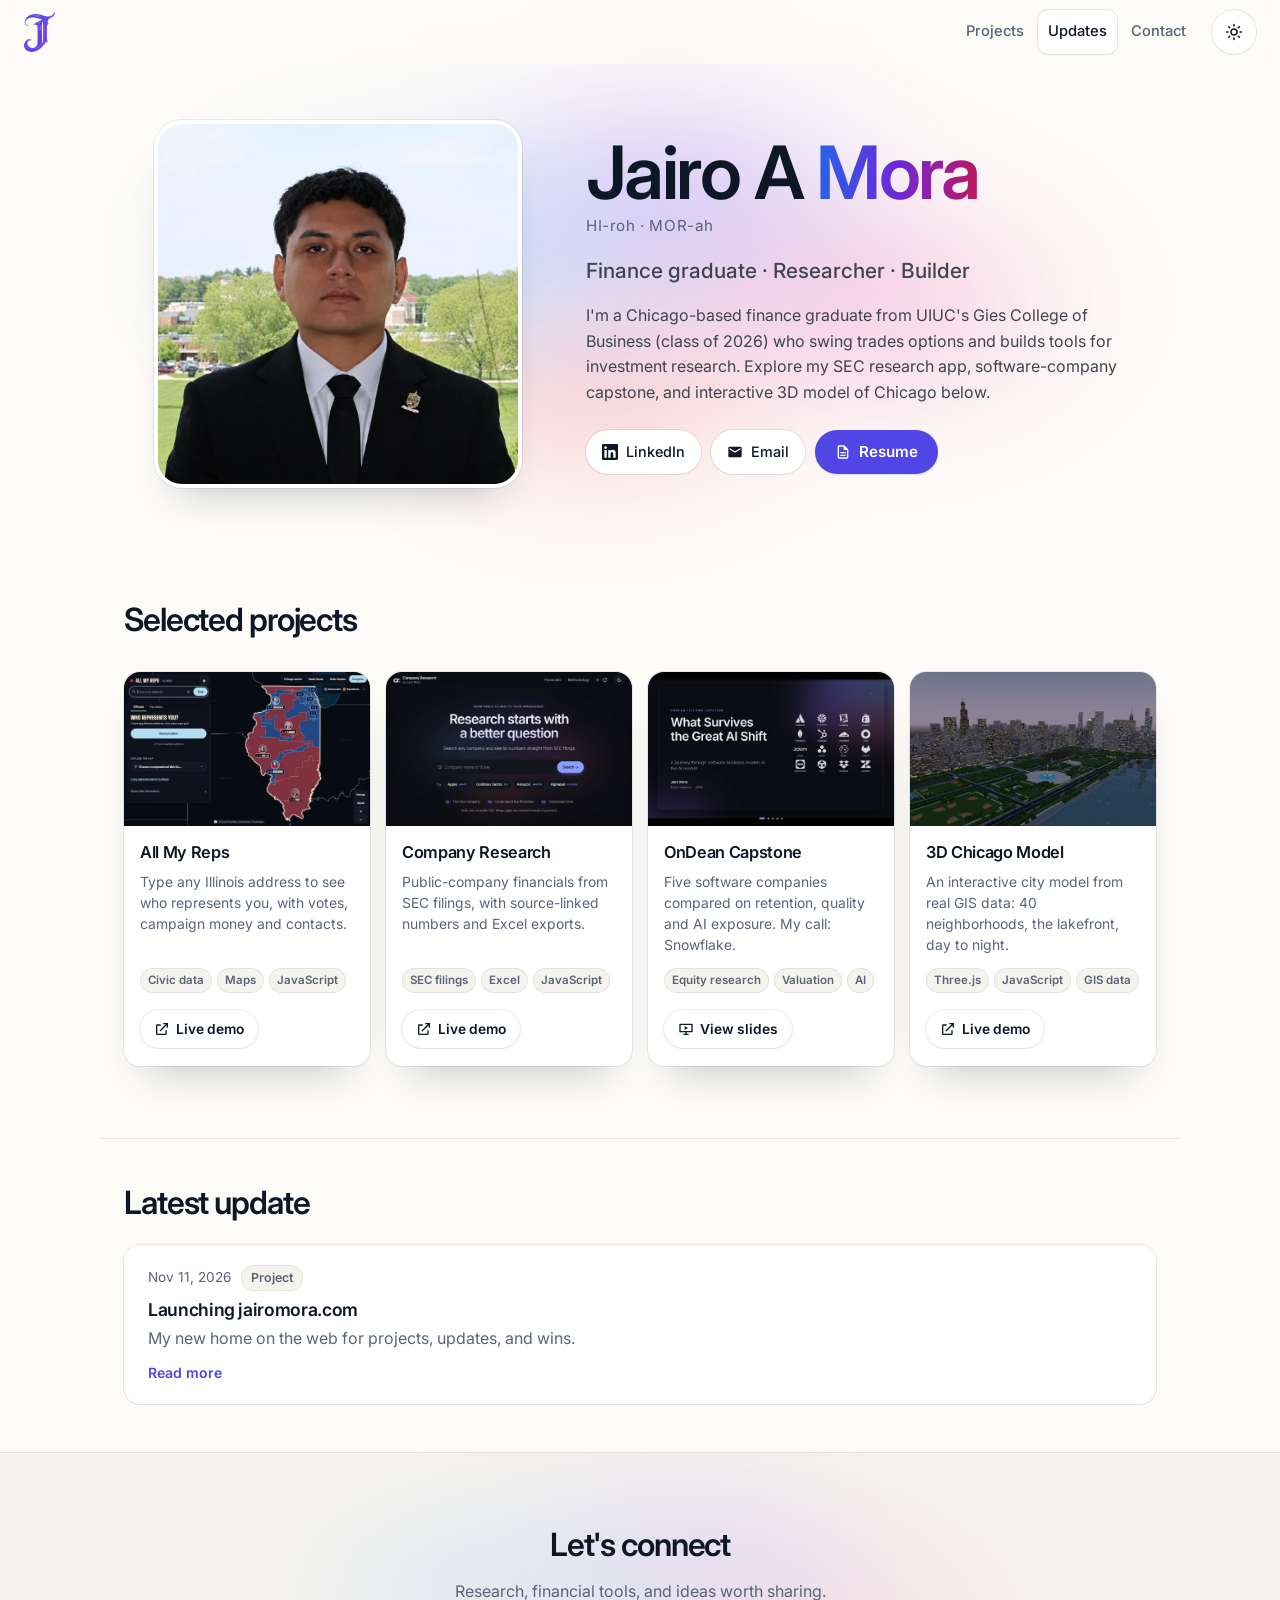
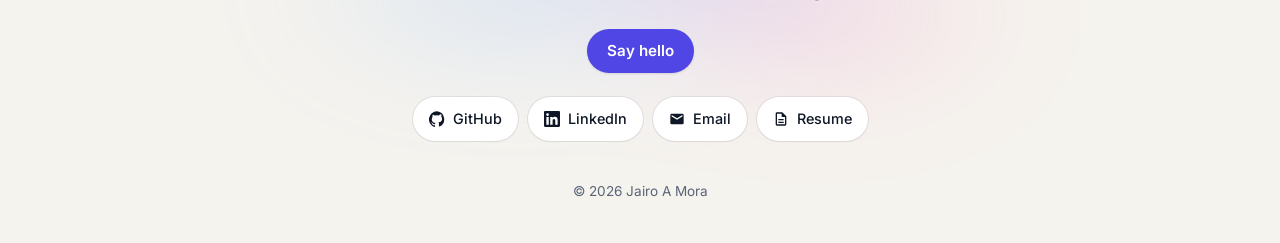
==== commit 442daa46: "Bump asset version for release Co-Authored-By: Claude Opus 5.5 <noreply@anthropic.com>" ====
--- a/index.html
+++ b/index.html
@@ -14,7 +14,7 @@
   <meta property="og:url" content="https://jairomora.com/" />
   <meta property="og:title" content="Jairo Mora – Finance graduate, Researcher, Builder" />
   <meta property="og:description" content="UIUC Gies finance graduate (2026) in Chicago. Options swing trader and builder of research tools, including a 3D model of Chicago." />
-  <meta property="og:image" content="https://jairomora.com/images/og-image.jpg?v=202611182302" />
+  <meta property="og:image" content="https://jairomora.com/images/og-image.jpg?v=202611182319" />
   <meta property="og:image:width" content="1200" />
   <meta property="og:image:height" content="630" />
   <meta property="og:image:alt" content="Jairo A Mora – Finance graduate · Researcher · Builder – jairomora.com" />
@@ -62,12 +62,12 @@
   </script>
 
   <!-- Google search uses a square icon that is a multiple of 48px, so the bigger sizes are listed first -->
-  <link rel="icon" href="images/favicon-indigo-192.png?v=202611182302" sizes="192x192" type="image/png" />
-  <link rel="icon" href="images/favicon-indigo-96.png?v=202611182302" sizes="96x96" type="image/png" />
-  <link rel="icon" href="images/favicon-indigo-48.png?v=202611182302" sizes="48x48" type="image/png" />
-  <link rel="icon" href="images/favicon-indigo-32.png?v=202611182302" sizes="32x32" type="image/png" />
-  <link rel="icon" href="images/favicon-indigo-16.png?v=202611182302" sizes="16x16" type="image/png" />
-  <link rel="apple-touch-icon" href="images/apple-touch-icon-indigo.png?v=202611182302" />
+  <link rel="icon" href="images/favicon-indigo-192.png?v=202611182319" sizes="192x192" type="image/png" />
+  <link rel="icon" href="images/favicon-indigo-96.png?v=202611182319" sizes="96x96" type="image/png" />
+  <link rel="icon" href="images/favicon-indigo-48.png?v=202611182319" sizes="48x48" type="image/png" />
+  <link rel="icon" href="images/favicon-indigo-32.png?v=202611182319" sizes="32x32" type="image/png" />
+  <link rel="icon" href="images/favicon-indigo-16.png?v=202611182319" sizes="16x16" type="image/png" />
+  <link rel="apple-touch-icon" href="images/apple-touch-icon-indigo.png?v=202611182319" />
 
   <!-- Set theme before paint to avoid a flash -->
   <script>
@@ -83,14 +83,14 @@
   <link rel="preconnect" href="https://fonts.googleapis.com" />
   <link rel="preconnect" href="https://fonts.gstatic.com" crossorigin />
   <link href="https://fonts.googleapis.com/css2?family=Inter:wght@400;500;600&display=swap" rel="stylesheet" />
-  <link rel="stylesheet" href="css/style.css?v=202611182302" />
+  <link rel="stylesheet" href="css/style.css?v=202611182319" />
 </head>
 <body id="top"><!-- the logo links here: the very top of the page (the sticky menu bar can't be the target, it moves with you) -->
   <a class="skip-link" href="#main">Skip to content</a>
 
   <header class="nav">
     <div class="container nav__inner">
-      <a href="#top" class="nav__brand"><img src="images/logo-j-indigo.png?v=202611182302" alt="Jairo A Mora" width="31" height="40" /></a>
+      <a href="#top" class="nav__brand"><img src="images/logo-j-indigo.png?v=202611182319" alt="Jairo A Mora" width="31" height="40" /></a>
       <nav aria-label="Main">
         <ul class="nav__links">
           <li><a href="#now">Working on</a></li>
@@ -112,7 +112,7 @@
     <section class="hero container">
       <div class="glow" aria-hidden="true"></div>
       <!-- Name, tagline and bio are also written here so search engines see them without running JS; js/data.js still controls what shows -->
-      <img class="hero__photo" id="headshot" fetchpriority="high" src="images/headshot.webp?v=202611182302" alt="Headshot of Jairo A Mora" width="368" height="368" />
+      <img class="hero__photo" id="headshot" fetchpriority="high" src="images/headshot.webp?v=202611182319" alt="Headshot of Jairo A Mora" width="368" height="368" />
       <div class="hero__text">
         <h1 class="hero__name">Jairo A <span class="gradient-word">Mora</span></h1>
         <p class="hero__say" id="pronounce"><span class="sr-only">Pronounced HI-roh MOR-ah</span><span aria-hidden="true">HI-roh · MOR-ah</span></p>
@@ -161,7 +161,7 @@
     </div>
   </footer>
 
-  <script src="js/data.js?v=202611182302"></script>
-  <script src="js/main.js?v=202611182302"></script>
+  <script src="js/data.js?v=202611182319"></script>
+  <script src="js/main.js?v=202611182319"></script>
 </body>
 </html>
--- a/css/style.css
+++ b/css/style.css
@@ -403,9 +403,9 @@
 #showMore { margin: 8px 0 0 36px; } /* lines up with the timeline cards */
 .btn--ghost:hover { box-shadow: var(--shadow-ring-strong), 0 10px 20px -12px rgba(14, 23, 38, .25); }
 
-/* ============ Projects (all shown, stacked) ============ */
-/* Desktop: four cards in a 2 x 2 grid (so none sits alone on a row). Tablet: one per row, picture on the left. Phone: stacked. */
-.project-list { list-style: none; margin: 0; padding: 0; display: grid; gap: 20px; grid-template-columns: repeat(2, minmax(0, 1fr)); }
+/* ============ Projects (all shown as cards) ============ */
+/* Desktop: four compact cards in one row (two per row on small laptops). Tablet: one per row, picture on the left. Phone: stacked. */
+.project-list { list-style: none; margin: 0; padding: 0; display: grid; gap: 16px; grid-template-columns: repeat(4, minmax(0, 1fr)); }
 .project {
   display: flex; flex-direction: column; overflow: hidden; padding: 0;
   height: 100%; box-shadow: var(--shadow-float);
@@ -419,7 +419,7 @@
 @media (prefers-reduced-motion: reduce) { .project__video { display: none; } }
 .project__info { padding: 18px 20px 20px; display: flex; flex-direction: column; gap: 10px; flex: 1; }
 .project__info h3 { font-size: 1.1rem; line-height: 1.3; }
-/* No line clamp: keep descriptions short in js/data.js (about 150 characters) so cards stay compact */
+/* No line clamp: keep descriptions short in js/data.js (about 95 characters) so four cards fit one row */
 .project__info p { margin: 0; color: var(--text-muted); font-size: .9rem; line-height: 1.5; }
 .project__links .btn { padding: 8px 14px; font-size: .86rem; gap: 6px; }
 .tags { display: flex; flex-wrap: wrap; gap: 6px; }
@@ -442,6 +442,17 @@
 @media (hover: hover) {
   .project:not(:hover):not(:has(:focus-visible)) .project__links .btn { background: var(--surface); color: var(--text); box-shadow: var(--shadow); }
 }
+/* Small laptops (up to 1099px): four across would squeeze the cards, so two per row there. The 900px rule below
+   takes over for tablets. No min-width, so zoomed (fractional) widths like 900.5px can't fall between the rules. */
+@media (max-width: 1099.98px) { .project-list { grid-template-columns: repeat(2, minmax(0, 1fr)); } }
+/* Four across leaves each card ~245px wide: slightly tighter padding, title and tags so the three tags fit on one line. */
+@media (min-width: 1100px) {
+  .project__info { padding: 16px 16px 18px; gap: 9px; }
+  .project__info h3 { font-size: 1.02rem; }
+  .project__info p { font-size: .87rem; }
+  .project__info .pill { padding: 3px 8px; font-size: .72rem; }
+  .project__info .tags { gap: 5px; }
+}
 @media (max-width: 900px) {
   .project-list { grid-template-columns: 1fr; gap: 16px; }
   .project { flex-direction: row; }
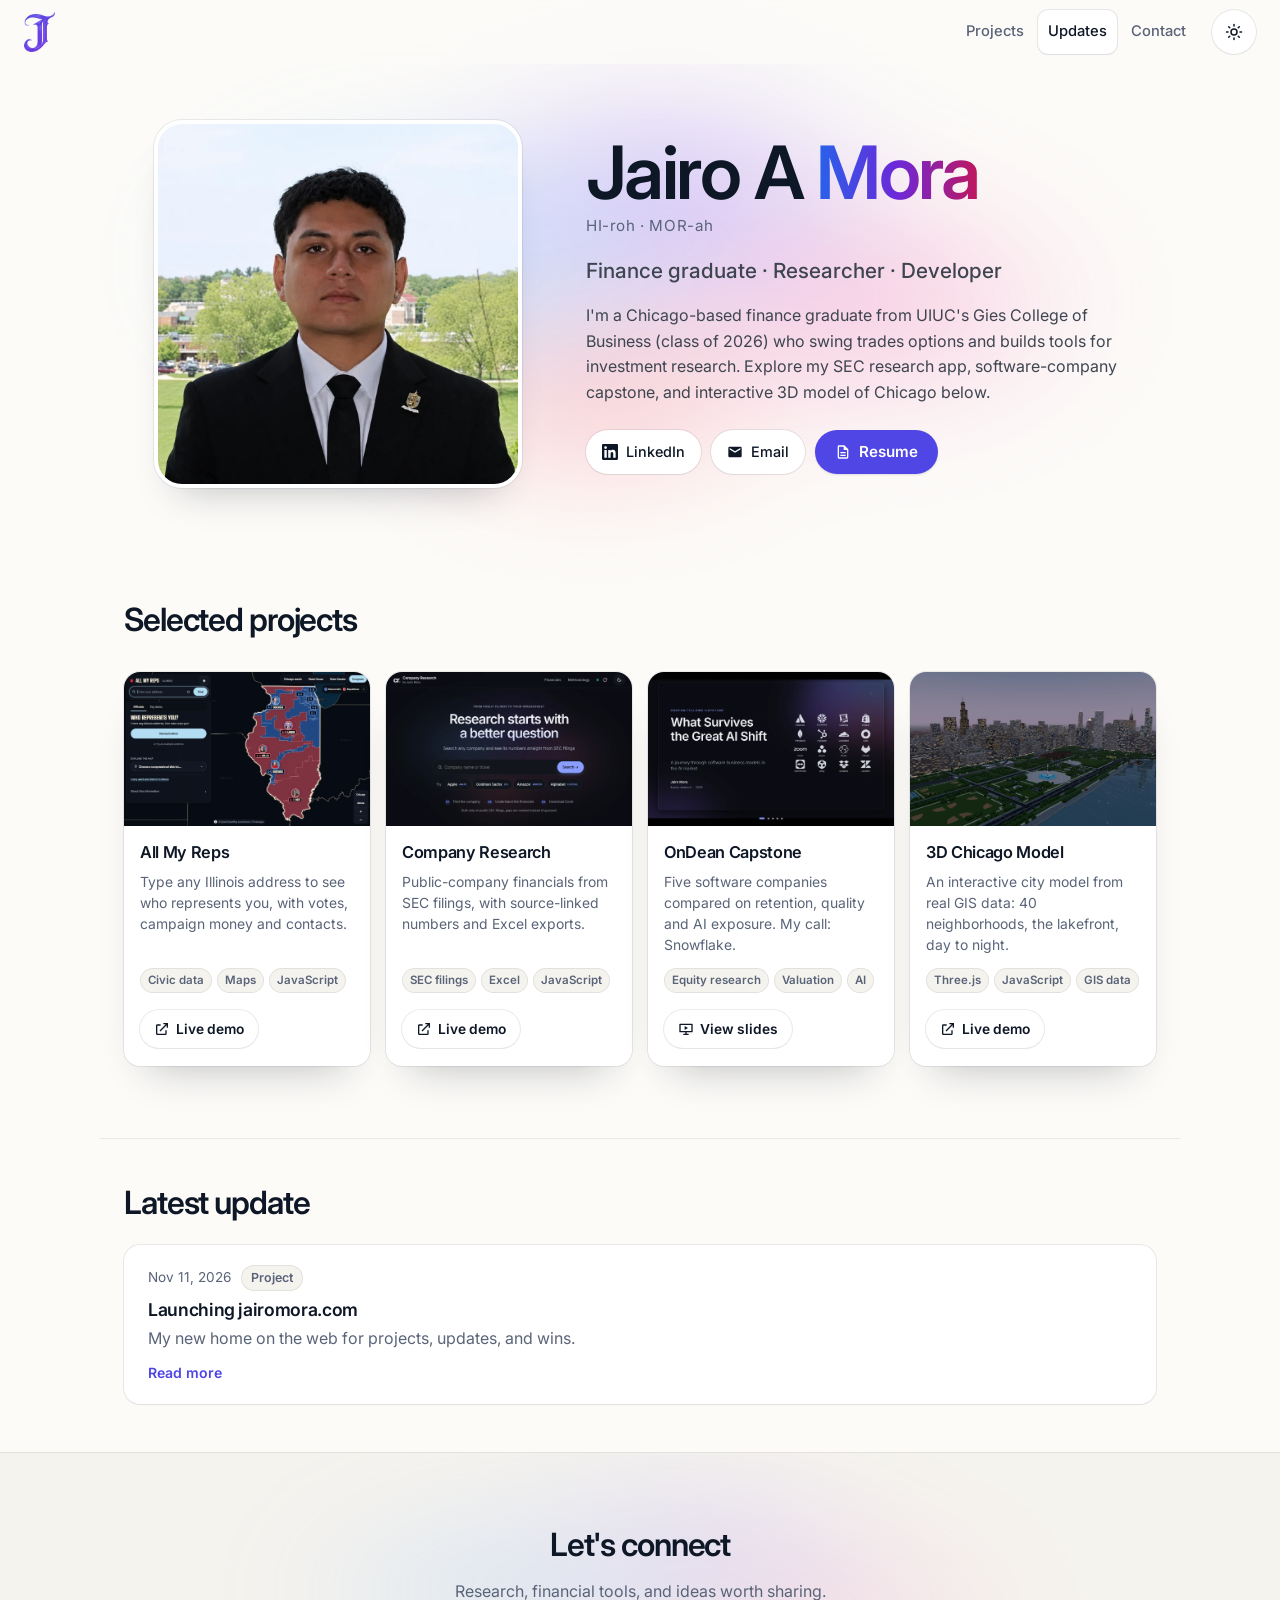
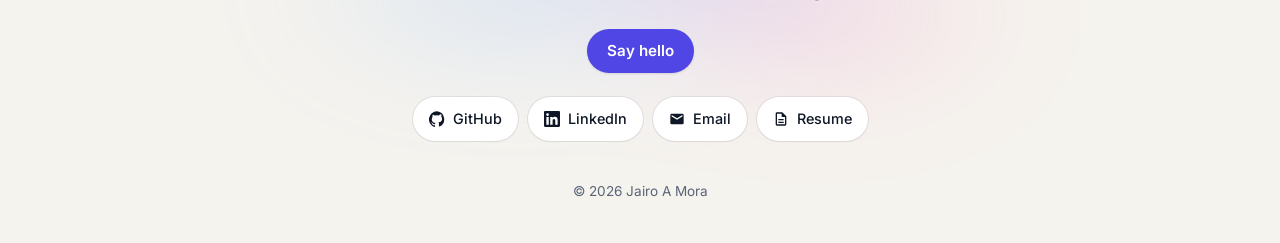
==== commit ee3e55ed: "Tagline and page titles: Builder -> Developer (#403) Co-Authored-By: Claude Opus 5.5 <noreply@anthro" ====
--- a/index.html
+++ b/index.html
@@ -3,8 +3,8 @@
 <head>
   <meta charset="utf-8" />
   <meta name="viewport" content="width=device-width, initial-scale=1" />
-  <title>Jairo Mora – Finance graduate, Researcher, Builder</title>
-  <meta name="description" content="Jairo Mora – UIUC Gies finance graduate (2026) in Chicago. Options swing trader and builder of research tools, including a 3D model of Chicago." />
+  <title>Jairo Mora – Finance graduate, Researcher, Developer</title>
+  <meta name="description" content="Jairo Mora – UIUC Gies finance graduate (2026) in Chicago. Options swing trader and developer of research tools, including a 3D model of Chicago." />
   <meta name="author" content="Jairo A Mora" />
   <link rel="canonical" href="https://jairomora.com/" />
 
@@ -12,12 +12,12 @@
   <meta property="og:type" content="profile" />
   <meta property="og:site_name" content="Jairo Mora" />
   <meta property="og:url" content="https://jairomora.com/" />
-  <meta property="og:title" content="Jairo Mora – Finance graduate, Researcher, Builder" />
-  <meta property="og:description" content="UIUC Gies finance graduate (2026) in Chicago. Options swing trader and builder of research tools, including a 3D model of Chicago." />
+  <meta property="og:title" content="Jairo Mora – Finance graduate, Researcher, Developer" />
+  <meta property="og:description" content="UIUC Gies finance graduate (2026) in Chicago. Options swing trader and developer of research tools, including a 3D model of Chicago." />
   <meta property="og:image" content="https://jairomora.com/images/og-image.jpg?v=202611182319" />
   <meta property="og:image:width" content="1200" />
   <meta property="og:image:height" content="630" />
-  <meta property="og:image:alt" content="Jairo A Mora – Finance graduate · Researcher · Builder – jairomora.com" />
+  <meta property="og:image:alt" content="Jairo A Mora – Finance graduate · Researcher · Developer – jairomora.com" />
   <meta property="profile:first_name" content="Jairo" />
   <meta property="profile:last_name" content="Mora" />
   <meta name="twitter:card" content="summary_large_image" />
@@ -36,8 +36,8 @@
         "familyName": "Mora",
         "url": "https://jairomora.com/",
         "image": "https://jairomora.com/images/headshot.webp",
-        "jobTitle": "Finance graduate, Researcher, Builder",
-        "description": "Finance graduate from the University of Illinois Urbana-Champaign (Gies College of Business), options swing trader and builder of research tools.",
+        "jobTitle": "Finance graduate, Researcher, Developer",
+        "description": "Finance graduate from the University of Illinois Urbana-Champaign (Gies College of Business), options swing trader and developer of research tools.",
         "alumniOf": { "@type": "CollegeOrUniversity", "name": "University of Illinois Urbana-Champaign" },
         "address": { "@type": "PostalAddress", "addressLocality": "Chicago", "addressRegion": "IL" },
         "sameAs": [
@@ -49,7 +49,7 @@
         "@type": "ProfilePage",
         "@id": "https://jairomora.com/#page",
         "url": "https://jairomora.com/",
-        "name": "Jairo Mora – Finance graduate, Researcher, Builder",
+        "name": "Jairo Mora – Finance graduate, Researcher, Developer",
         "mainEntity": { "@id": "https://jairomora.com/#person" }
       },
       {
@@ -116,7 +116,7 @@
       <div class="hero__text">
         <h1 class="hero__name">Jairo A <span class="gradient-word">Mora</span></h1>
         <p class="hero__say" id="pronounce"><span class="sr-only">Pronounced HI-roh MOR-ah</span><span aria-hidden="true">HI-roh · MOR-ah</span></p>
-        <p class="hero__tagline" id="tagline">Finance graduate · Researcher · Builder</p>
+        <p class="hero__tagline" id="tagline">Finance graduate · Researcher · Developer</p>
         <p class="hero__bio" id="bio">I'm a Chicago-based finance graduate from UIUC's Gies College of Business (class of 2026) who swing trades options and builds tools for investment research. Explore my SEC research app, software-company capstone, and interactive 3D model of Chicago below.</p>
         <div class="socials" id="heroSocials"></div>
       </div>
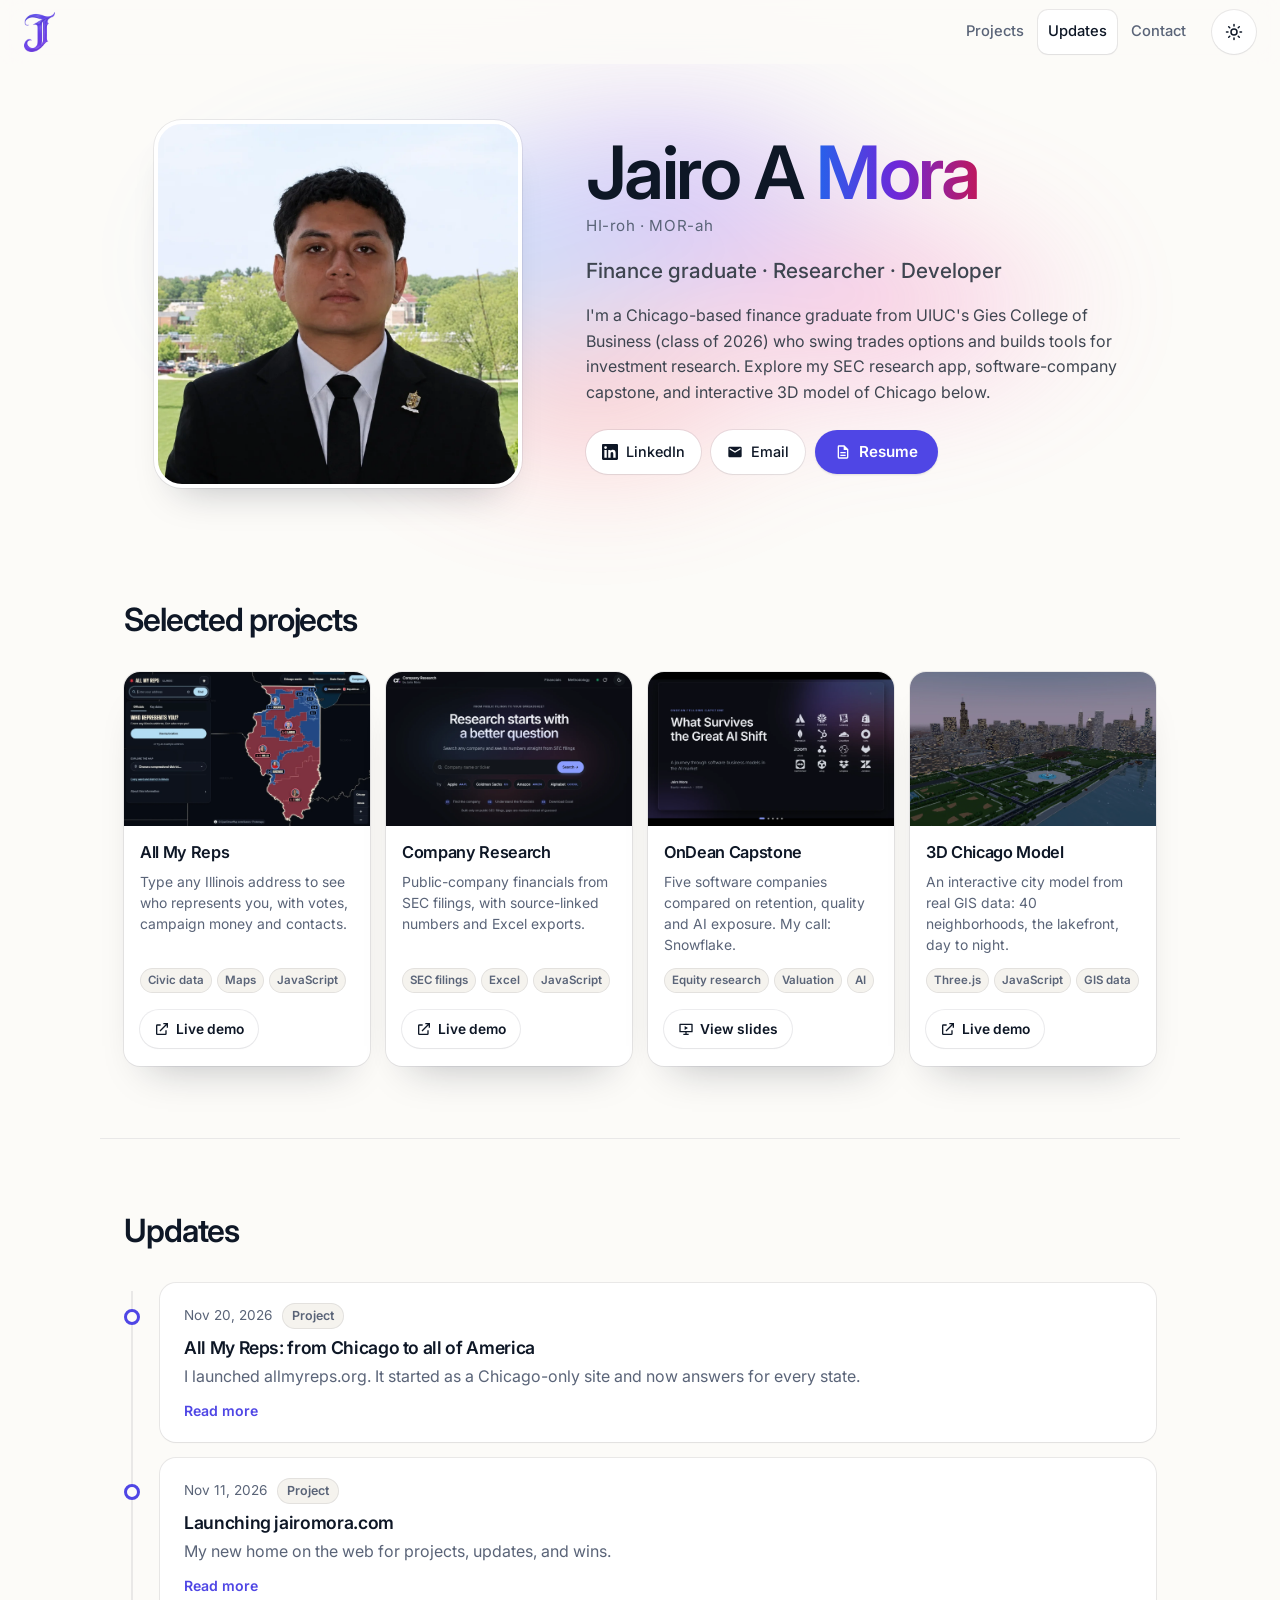
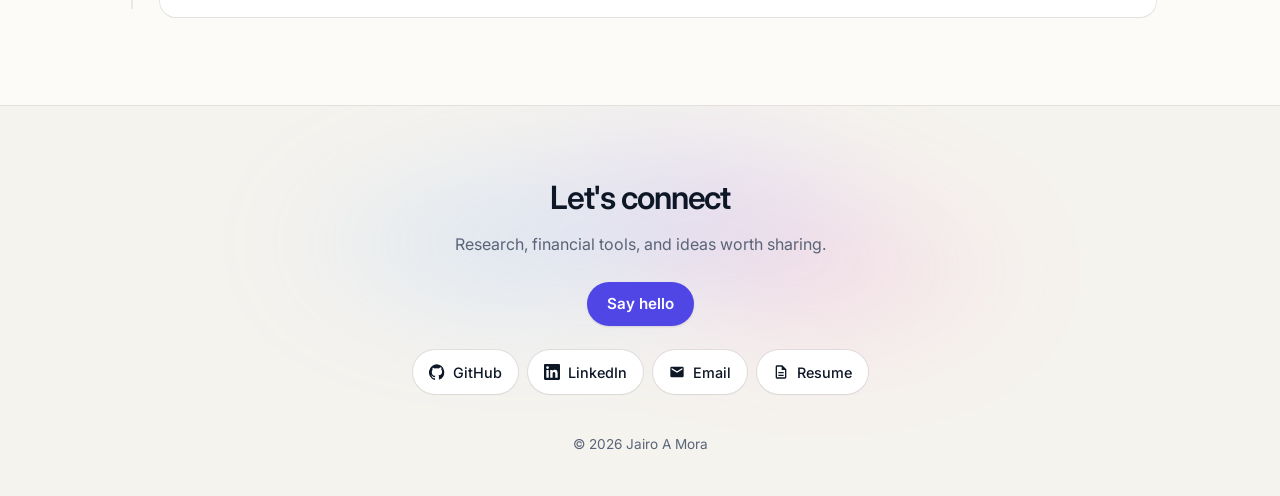
==== commit 8b311168: "Bump asset version for release Co-Authored-By: Claude Opus 5.5 <noreply@anthropic.com>" ====
--- a/index.html
+++ b/index.html
@@ -14,7 +14,7 @@
   <meta property="og:url" content="https://jairomora.com/" />
   <meta property="og:title" content="Jairo Mora – Finance graduate, Researcher, Developer" />
   <meta property="og:description" content="UIUC Gies finance graduate (2026) in Chicago. Options swing trader and developer of research tools, including a 3D model of Chicago." />
-  <meta property="og:image" content="https://jairomora.com/images/og-image.jpg?v=202611182319" />
+  <meta property="og:image" content="https://jairomora.com/images/og-image.jpg?v=202611201518" />
   <meta property="og:image:width" content="1200" />
   <meta property="og:image:height" content="630" />
   <meta property="og:image:alt" content="Jairo A Mora – Finance graduate · Researcher · Developer – jairomora.com" />
@@ -62,12 +62,12 @@
   </script>
 
   <!-- Google search uses a square icon that is a multiple of 48px, so the bigger sizes are listed first -->
-  <link rel="icon" href="images/favicon-indigo-192.png?v=202611182319" sizes="192x192" type="image/png" />
-  <link rel="icon" href="images/favicon-indigo-96.png?v=202611182319" sizes="96x96" type="image/png" />
-  <link rel="icon" href="images/favicon-indigo-48.png?v=202611182319" sizes="48x48" type="image/png" />
-  <link rel="icon" href="images/favicon-indigo-32.png?v=202611182319" sizes="32x32" type="image/png" />
-  <link rel="icon" href="images/favicon-indigo-16.png?v=202611182319" sizes="16x16" type="image/png" />
-  <link rel="apple-touch-icon" href="images/apple-touch-icon-indigo.png?v=202611182319" />
+  <link rel="icon" href="images/favicon-indigo-192.png?v=202611201518" sizes="192x192" type="image/png" />
+  <link rel="icon" href="images/favicon-indigo-96.png?v=202611201518" sizes="96x96" type="image/png" />
+  <link rel="icon" href="images/favicon-indigo-48.png?v=202611201518" sizes="48x48" type="image/png" />
+  <link rel="icon" href="images/favicon-indigo-32.png?v=202611201518" sizes="32x32" type="image/png" />
+  <link rel="icon" href="images/favicon-indigo-16.png?v=202611201518" sizes="16x16" type="image/png" />
+  <link rel="apple-touch-icon" href="images/apple-touch-icon-indigo.png?v=202611201518" />
 
   <!-- Set theme before paint to avoid a flash -->
   <script>
@@ -83,14 +83,14 @@
   <link rel="preconnect" href="https://fonts.googleapis.com" />
   <link rel="preconnect" href="https://fonts.gstatic.com" crossorigin />
   <link href="https://fonts.googleapis.com/css2?family=Inter:wght@400;500;600&display=swap" rel="stylesheet" />
-  <link rel="stylesheet" href="css/style.css?v=202611182319" />
+  <link rel="stylesheet" href="css/style.css?v=202611201518" />
 </head>
 <body id="top"><!-- the logo links here: the very top of the page (the sticky menu bar can't be the target, it moves with you) -->
   <a class="skip-link" href="#main">Skip to content</a>
 
   <header class="nav">
     <div class="container nav__inner">
-      <a href="#top" class="nav__brand"><img src="images/logo-j-indigo.png?v=202611182319" alt="Jairo A Mora" width="31" height="40" /></a>
+      <a href="#top" class="nav__brand"><img src="images/logo-j-indigo.png?v=202611201518" alt="Jairo A Mora" width="31" height="40" /></a>
       <nav aria-label="Main">
         <ul class="nav__links">
           <li><a href="#now">Working on</a></li>
@@ -112,7 +112,7 @@
     <section class="hero container">
       <div class="glow" aria-hidden="true"></div>
       <!-- Name, tagline and bio are also written here so search engines see them without running JS; js/data.js still controls what shows -->
-      <img class="hero__photo" id="headshot" fetchpriority="high" src="images/headshot.webp?v=202611182319" alt="Headshot of Jairo A Mora" width="368" height="368" />
+      <img class="hero__photo" id="headshot" fetchpriority="high" src="images/headshot.webp?v=202611201518" alt="Headshot of Jairo A Mora" width="368" height="368" />
       <div class="hero__text">
         <h1 class="hero__name">Jairo A <span class="gradient-word">Mora</span></h1>
         <p class="hero__say" id="pronounce"><span class="sr-only">Pronounced HI-roh MOR-ah</span><span aria-hidden="true">HI-roh · MOR-ah</span></p>
@@ -161,7 +161,7 @@
     </div>
   </footer>
 
-  <script src="js/data.js?v=202611182319"></script>
-  <script src="js/main.js?v=202611182319"></script>
+  <script src="js/data.js?v=202611201518"></script>
+  <script src="js/main.js?v=202611201518"></script>
 </body>
 </html>
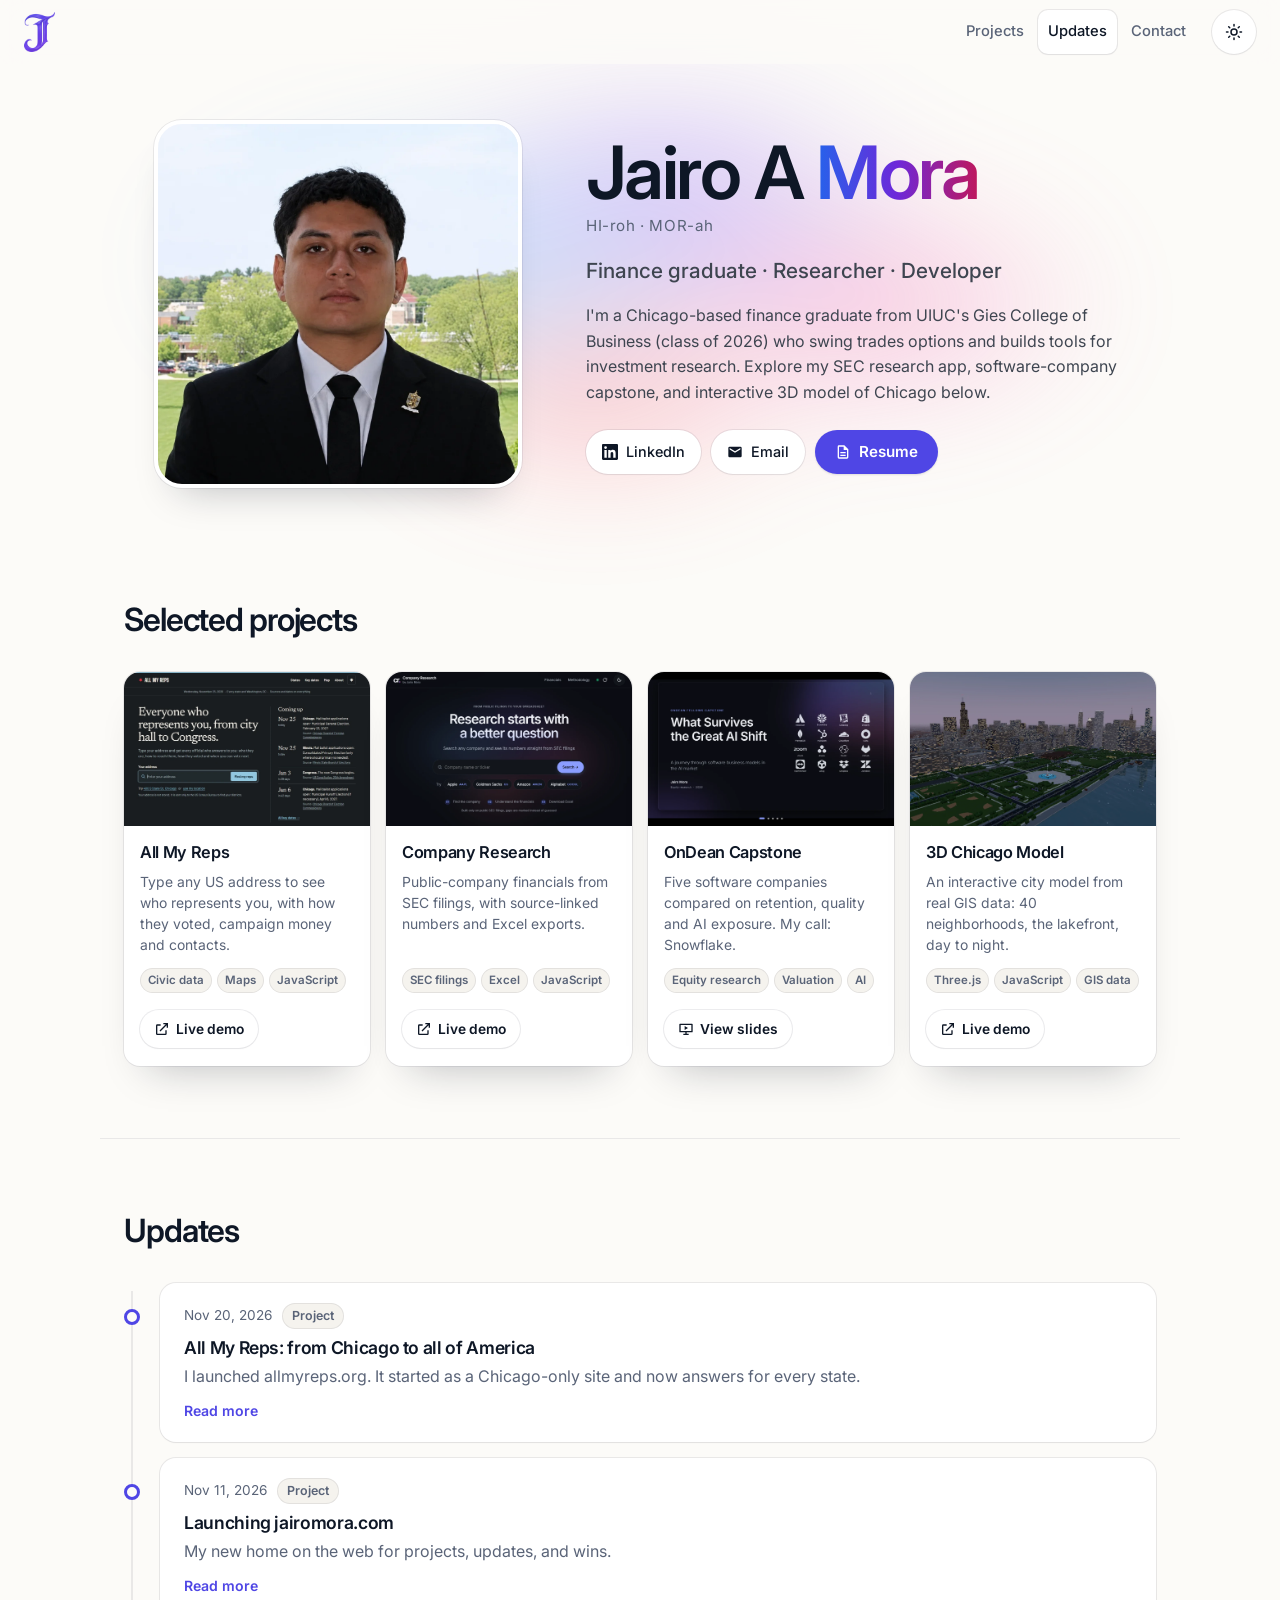
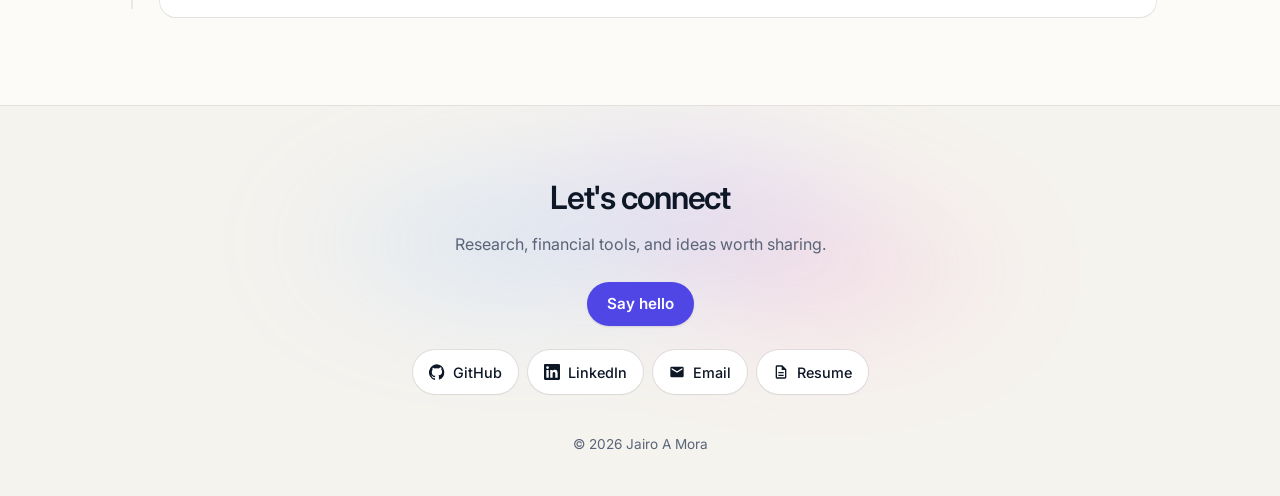
==== commit e90394ac: "Bump asset version for release Co-Authored-By: Claude Opus 5.5 <noreply@anthropic.com>" ====
--- a/index.html
+++ b/index.html
@@ -14,7 +14,7 @@
   <meta property="og:url" content="https://jairomora.com/" />
   <meta property="og:title" content="Jairo Mora – Finance graduate, Researcher, Developer" />
   <meta property="og:description" content="UIUC Gies finance graduate (2026) in Chicago. Options swing trader and developer of research tools, including a 3D model of Chicago." />
-  <meta property="og:image" content="https://jairomora.com/images/og-image.jpg?v=202611201518" />
+  <meta property="og:image" content="https://jairomora.com/images/og-image.jpg?v=202611251308" />
   <meta property="og:image:width" content="1200" />
   <meta property="og:image:height" content="630" />
   <meta property="og:image:alt" content="Jairo A Mora – Finance graduate · Researcher · Developer – jairomora.com" />
@@ -62,12 +62,12 @@
   </script>
 
   <!-- Google search uses a square icon that is a multiple of 48px, so the bigger sizes are listed first -->
-  <link rel="icon" href="images/favicon-indigo-192.png?v=202611201518" sizes="192x192" type="image/png" />
-  <link rel="icon" href="images/favicon-indigo-96.png?v=202611201518" sizes="96x96" type="image/png" />
-  <link rel="icon" href="images/favicon-indigo-48.png?v=202611201518" sizes="48x48" type="image/png" />
-  <link rel="icon" href="images/favicon-indigo-32.png?v=202611201518" sizes="32x32" type="image/png" />
-  <link rel="icon" href="images/favicon-indigo-16.png?v=202611201518" sizes="16x16" type="image/png" />
-  <link rel="apple-touch-icon" href="images/apple-touch-icon-indigo.png?v=202611201518" />
+  <link rel="icon" href="images/favicon-indigo-192.png?v=202611251308" sizes="192x192" type="image/png" />
+  <link rel="icon" href="images/favicon-indigo-96.png?v=202611251308" sizes="96x96" type="image/png" />
+  <link rel="icon" href="images/favicon-indigo-48.png?v=202611251308" sizes="48x48" type="image/png" />
+  <link rel="icon" href="images/favicon-indigo-32.png?v=202611251308" sizes="32x32" type="image/png" />
+  <link rel="icon" href="images/favicon-indigo-16.png?v=202611251308" sizes="16x16" type="image/png" />
+  <link rel="apple-touch-icon" href="images/apple-touch-icon-indigo.png?v=202611251308" />
 
   <!-- Set theme before paint to avoid a flash -->
   <script>
@@ -83,14 +83,14 @@
   <link rel="preconnect" href="https://fonts.googleapis.com" />
   <link rel="preconnect" href="https://fonts.gstatic.com" crossorigin />
   <link href="https://fonts.googleapis.com/css2?family=Inter:wght@400;500;600&display=swap" rel="stylesheet" />
-  <link rel="stylesheet" href="css/style.css?v=202611201518" />
+  <link rel="stylesheet" href="css/style.css?v=202611251308" />
 </head>
 <body id="top"><!-- the logo links here: the very top of the page (the sticky menu bar can't be the target, it moves with you) -->
   <a class="skip-link" href="#main">Skip to content</a>
 
   <header class="nav">
     <div class="container nav__inner">
-      <a href="#top" class="nav__brand"><img src="images/logo-j-indigo.png?v=202611201518" alt="Jairo A Mora" width="31" height="40" /></a>
+      <a href="#top" class="nav__brand"><img src="images/logo-j-indigo.png?v=202611251308" alt="Jairo A Mora" width="31" height="40" /></a>
       <nav aria-label="Main">
         <ul class="nav__links">
           <li><a href="#now">Working on</a></li>
@@ -112,7 +112,7 @@
     <section class="hero container">
       <div class="glow" aria-hidden="true"></div>
       <!-- Name, tagline and bio are also written here so search engines see them without running JS; js/data.js still controls what shows -->
-      <img class="hero__photo" id="headshot" fetchpriority="high" src="images/headshot.webp?v=202611201518" alt="Headshot of Jairo A Mora" width="368" height="368" />
+      <img class="hero__photo" id="headshot" fetchpriority="high" src="images/headshot.webp?v=202611251308" alt="Headshot of Jairo A Mora" width="368" height="368" />
       <div class="hero__text">
         <h1 class="hero__name">Jairo A <span class="gradient-word">Mora</span></h1>
         <p class="hero__say" id="pronounce"><span class="sr-only">Pronounced HI-roh MOR-ah</span><span aria-hidden="true">HI-roh · MOR-ah</span></p>
@@ -161,7 +161,7 @@
     </div>
   </footer>
 
-  <script src="js/data.js?v=202611201518"></script>
-  <script src="js/main.js?v=202611201518"></script>
+  <script src="js/data.js?v=202611251308"></script>
+  <script src="js/main.js?v=202611251308"></script>
 </body>
 </html>
